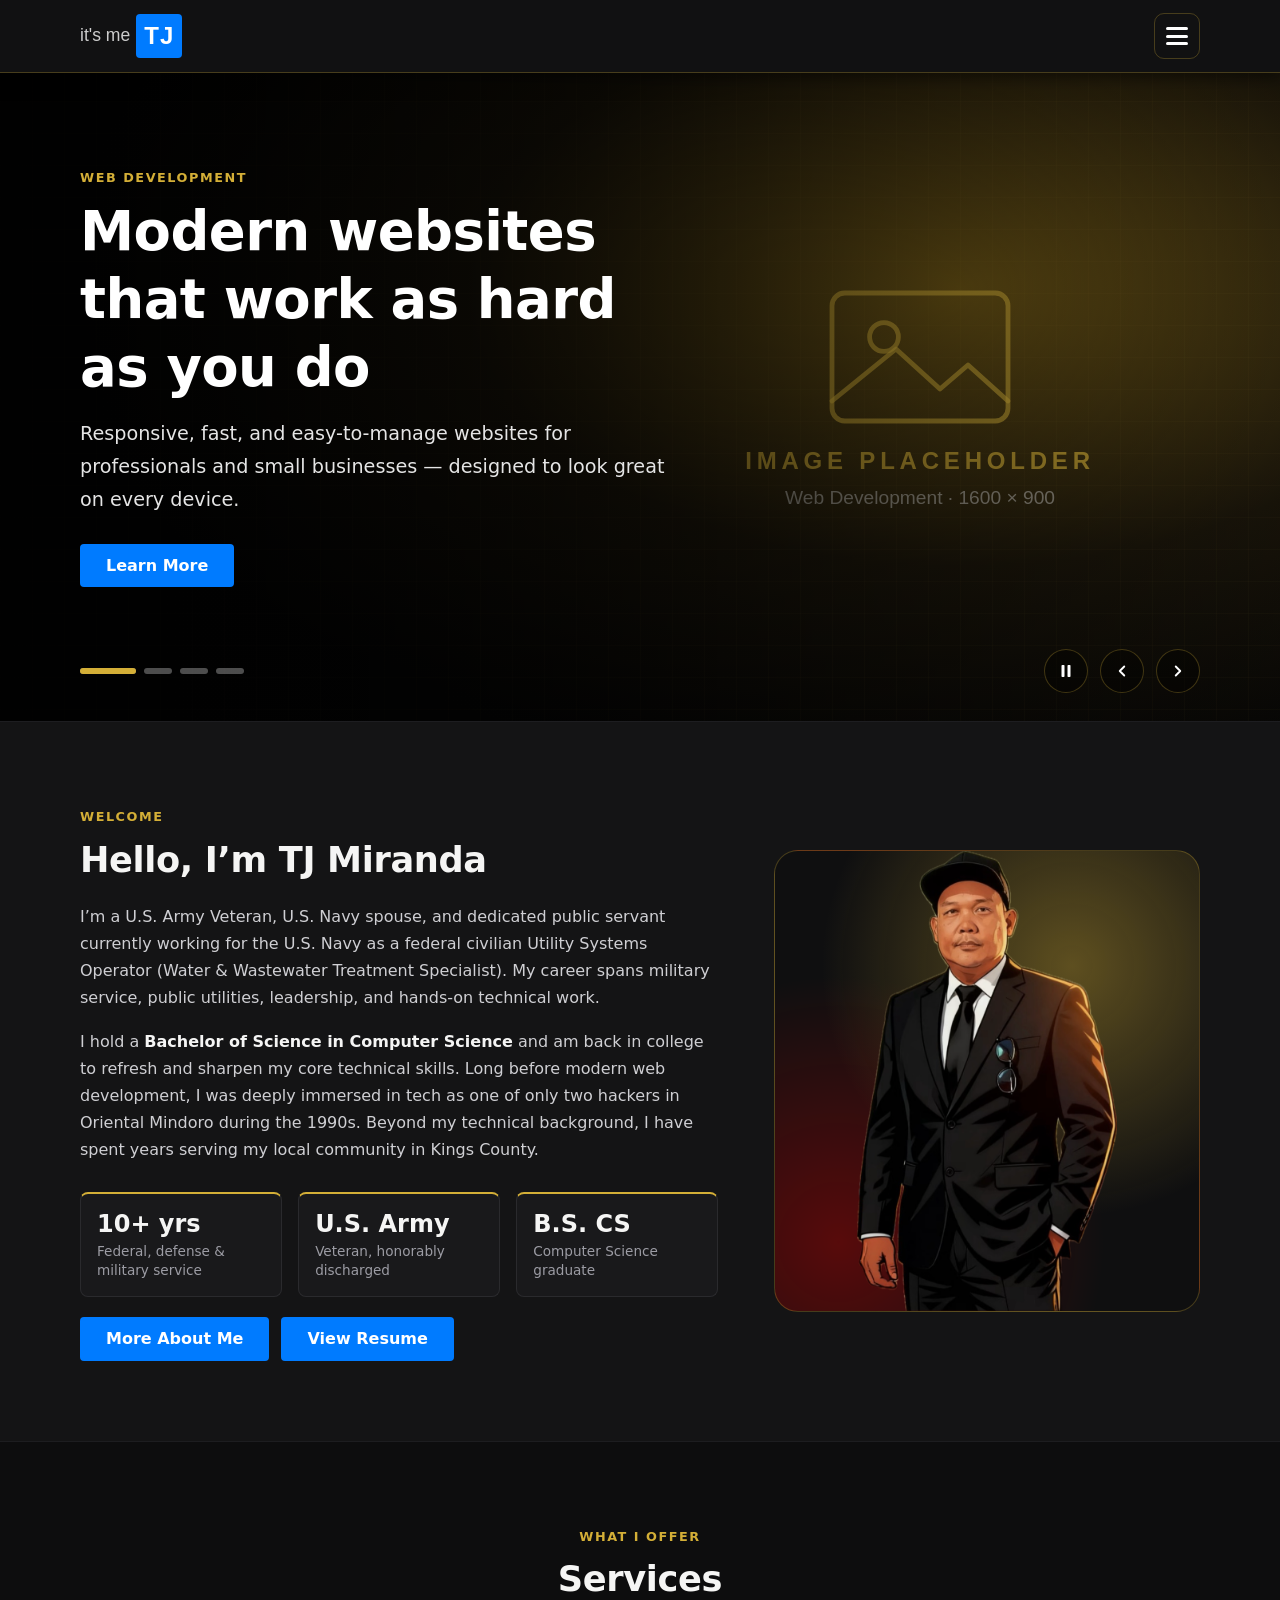
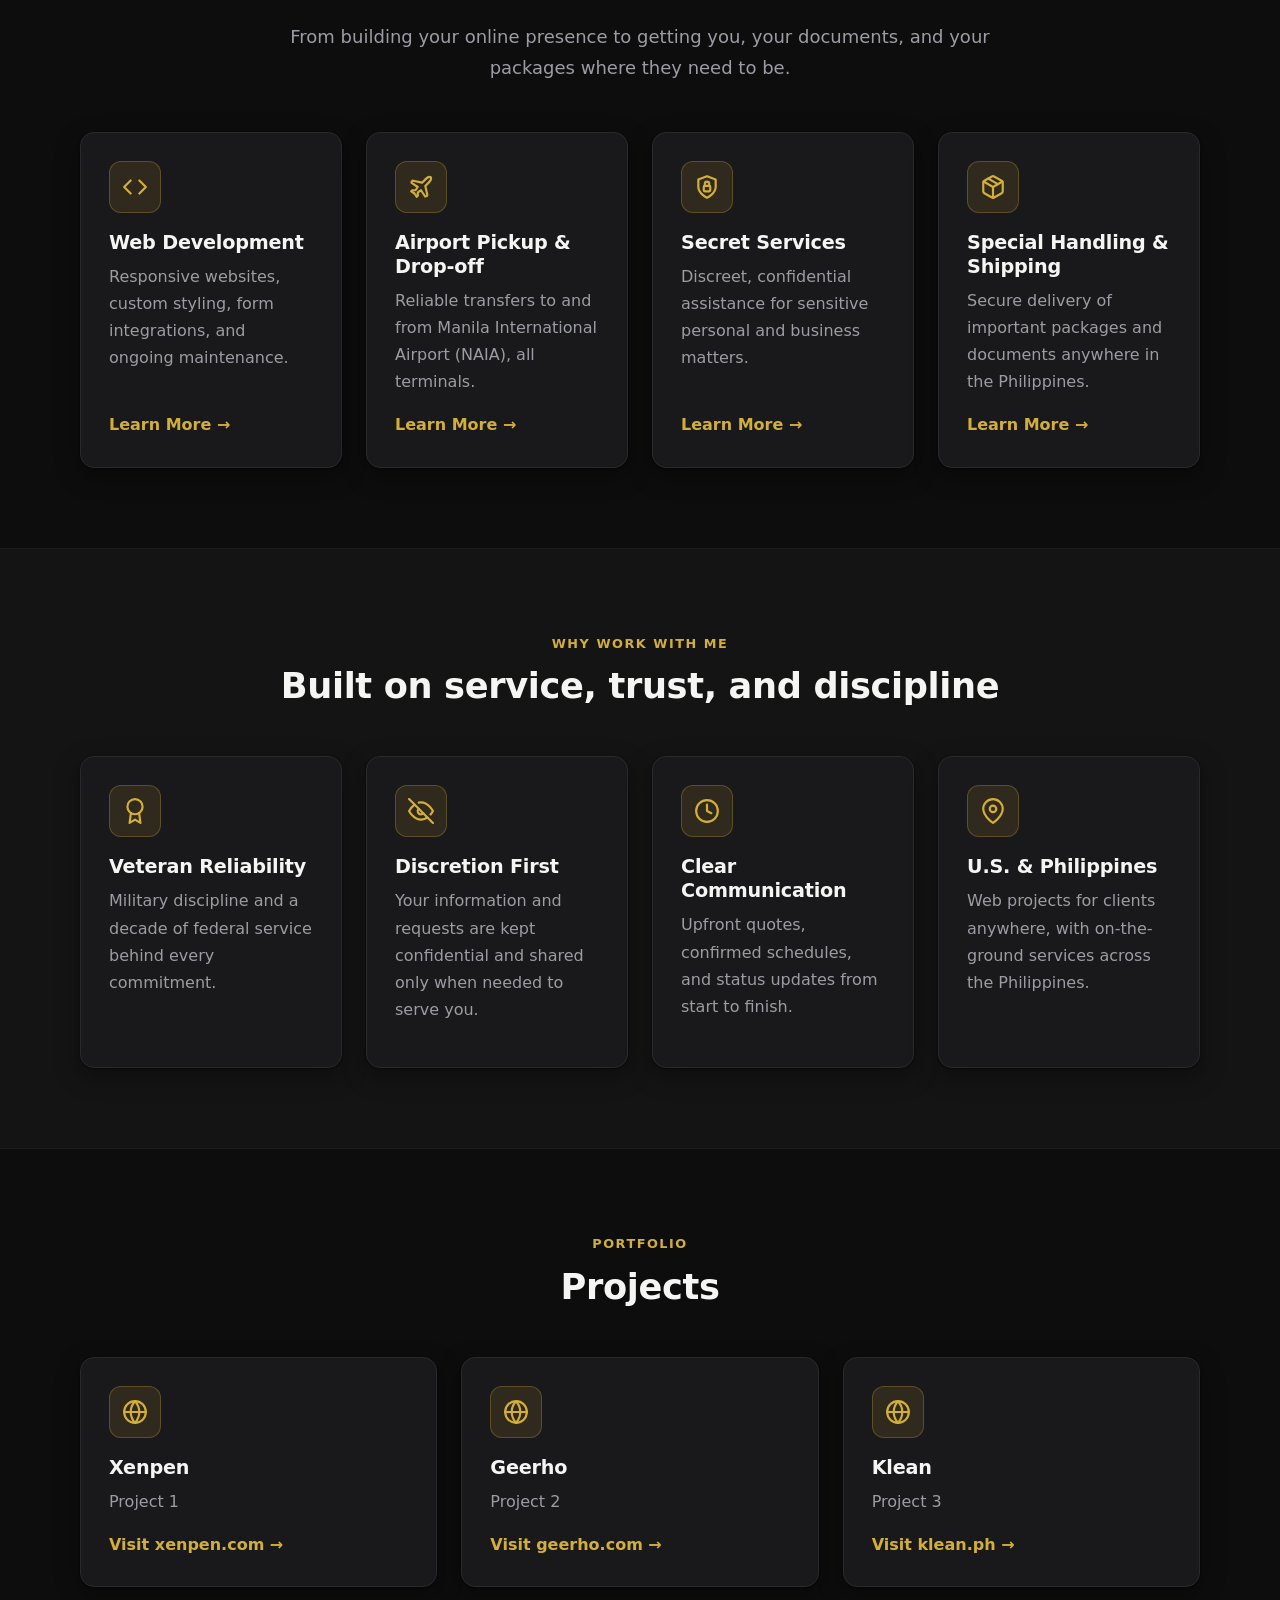
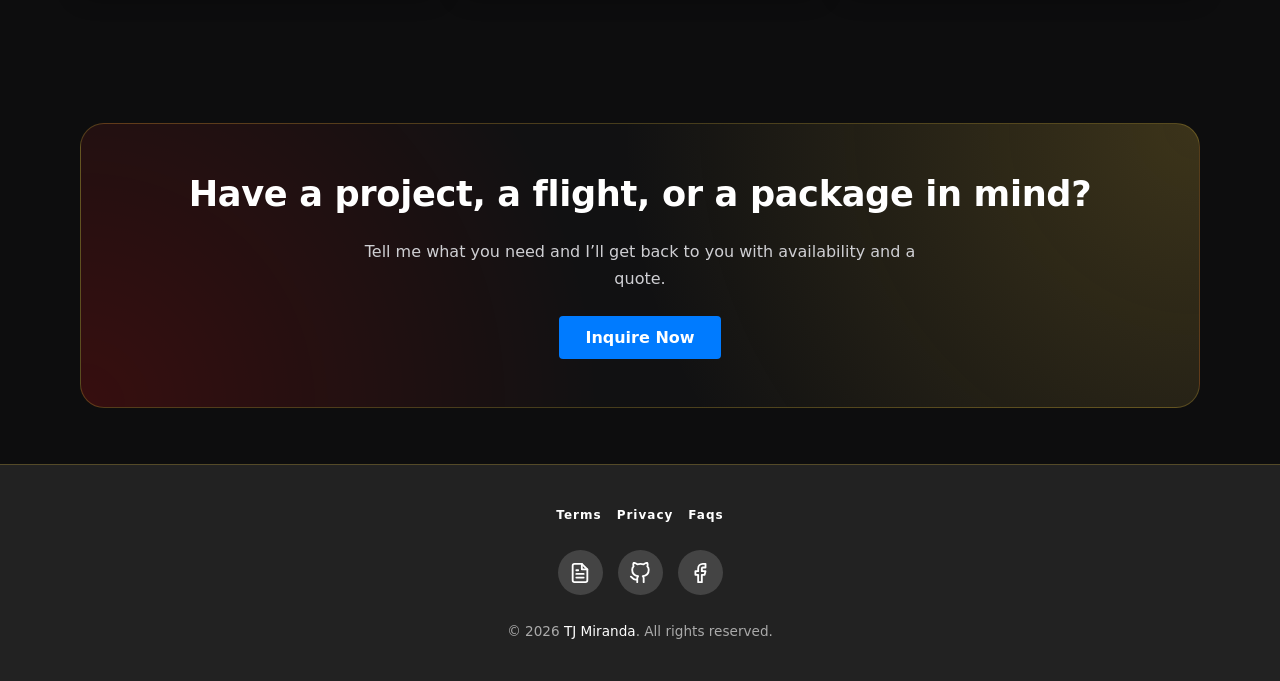
==== index.html @ 38ed50da "update site theme from white to dark" ====
<!doctype html>
<html lang="en">
  <head>
    <meta charset="UTF-8" />
    <meta name="viewport" content="width=device-width, initial-scale=1.0" />
    <meta name="theme-color" content="#111112" />
    <title>TJ Miranda | Web Development, Airport Transfers &amp; Special Handling</title>
    <meta
      name="description"
      content="TJ Miranda offers web development, pickup and drop-off at Manila International Airport (NAIA), discreet secret services, and special handling and shipping of important packages and documents anywhere in the Philippines."
    />
    <link rel="stylesheet" href="main.css" />
    <script src="main.js" defer></script>
    <script src="carousel.js" defer></script>
  </head>
  <body>
    <a class="skip-link" href="#main">Skip to content</a>

    <header class="site-header">
      <div class="navbar">
        <a href="index.html" class="logo">
          <span class="logo-prefix">it's me</span>
          <span class="logo-name">TJ</span>
        </a>
        <button type="button" class="hamburger" aria-label="Open menu" aria-expanded="false" aria-controls="site-menu">
          <span class="bar"></span>
          <span class="bar"></span>
          <span class="bar"></span>
        </button>
      </div>
      <div class="menu-backdrop"></div>
      <nav id="site-menu" class="menu-panel" aria-label="Main" aria-hidden="true">
        <p class="menu-label">Menu</p>
        <ul class="nav-menu">
          <li><a href="index.html" class="nav-link" aria-current="page">Home</a></li>
          <li><a href="about.html" class="nav-link">About</a></li>
          <li><a href="services.html" class="nav-link">Services</a></li>
        </ul>
        <a href="services.html#inquire-now" class="btn">Inquire Now</a>
      </nav>
    </header>

    <main id="main">
      <h1 class="visually-hidden">TJ Miranda — Web Development, Airport Pickup &amp; Drop-off, Secret Services, and Special Handling &amp; Shipping</h1>

      <!-- Hero Carousel (see carousel.js) — replace the placeholder images with real photos -->
      <section class="carousel" data-carousel data-interval="6000" aria-roledescription="carousel" aria-label="Featured services">
        <div class="carousel-viewport">
          <div class="carousel-slide is-active">
            <img src="images/placeholders/slide-web.svg" alt="" width="1600" height="900" />
            <div class="wrap carousel-content">
              <span class="eyebrow">Web Development</span>
              <h2>Modern websites that work as hard as you do</h2>
              <p>Responsive, fast, and easy-to-manage websites for professionals and small businesses — designed to look great on every device.</p>
              <a href="services.html#webdev" class="btn">Learn More</a>
            </div>
          </div>

          <div class="carousel-slide">
            <img src="images/placeholders/slide-airport.svg" alt="" width="1600" height="900" />
            <div class="wrap carousel-content">
              <span class="eyebrow">Airport Pickup &amp; Drop-off</span>
              <h2>Stress-free rides to and from Manila International Airport</h2>
              <p>Scheduled pickups and drop-offs at NAIA with flight tracking, meet-and-greet, and help with your luggage.</p>
              <a href="services.html#airport" class="btn">Learn More</a>
            </div>
          </div>

          <div class="carousel-slide">
            <img src="images/placeholders/slide-secret.svg" alt="" width="1600" height="900" />
            <div class="wrap carousel-content">
              <span class="eyebrow">Secret Services</span>
              <h2>Discreet help for matters that need a trusted hand</h2>
              <p>Confidential, lawful assistance for sensitive personal and business errands — handled quietly, professionally, and on your terms.</p>
              <a href="services.html#secret" class="btn">Learn More</a>
            </div>
          </div>

          <div class="carousel-slide">
            <img src="images/placeholders/slide-shipping.svg" alt="" width="1600" height="900" />
            <div class="wrap carousel-content">
              <span class="eyebrow">Special Handling &amp; Shipping</span>
              <h2>Important packages and documents, delivered anywhere in the Philippines</h2>
              <p>Careful, tracked handling for time-sensitive and high-value items, from pickup to proof of delivery.</p>
              <a href="services.html#shipping" class="btn">Learn More</a>
            </div>
          </div>
        </div>

        <div class="carousel-controls">
          <div class="wrap">
            <div class="carousel-dots" role="group" aria-label="Choose a slide"></div>
            <button type="button" class="carousel-btn" data-action="toggle" aria-label="Pause slideshow">
              <svg class="icon-pause" viewBox="0 0 24 24" fill="currentColor" aria-hidden="true"><rect x="6" y="4" width="4" height="16" rx="1"></rect><rect x="14" y="4" width="4" height="16" rx="1"></rect></svg>
              <svg class="icon-play" viewBox="0 0 24 24" fill="currentColor" aria-hidden="true"><path d="M7 4.5v15a1 1 0 0 0 1.5.86l12.5-7.5a1 1 0 0 0 0-1.72L8.5 3.64A1 1 0 0 0 7 4.5z"></path></svg>
            </button>
            <button type="button" class="carousel-btn" data-action="prev" aria-label="Previous slide">
              <svg viewBox="0 0 24 24" fill="none" stroke="currentColor" stroke-width="2.5" stroke-linecap="round" stroke-linejoin="round" aria-hidden="true"><polyline points="15 18 9 12 15 6"></polyline></svg>
            </button>
            <button type="button" class="carousel-btn" data-action="next" aria-label="Next slide">
              <svg viewBox="0 0 24 24" fill="none" stroke="currentColor" stroke-width="2.5" stroke-linecap="round" stroke-linejoin="round" aria-hidden="true"><polyline points="9 18 15 12 9 6"></polyline></svg>
            </button>
          </div>
        </div>
      </section>

      <!-- Intro -->
      <section class="section section--alt">
        <div class="wrap split">
          <div>
            <span class="eyebrow">Welcome</span>
            <h2>Hello, I’m TJ Miranda</h2>
            <p>
              I’m a U.S. Army Veteran, U.S. Navy spouse, and dedicated public
              servant currently working for the U.S. Navy as a federal civilian
              Utility Systems Operator (Water &amp; Wastewater Treatment
              Specialist). My career spans military service, public utilities,
              leadership, and hands-on technical work.
            </p>
            <p>
              I hold a <strong>Bachelor of Science in Computer Science</strong>
              and am back in college to refresh and sharpen my core technical
              skills. Long before modern web development, I was deeply immersed
              in tech as one of only two hackers in Oriental Mindoro during the
              1990s. Beyond my technical background, I have spent years serving
              my local community in Kings County.
            </p>

            <div class="stats">
              <div class="stat"><strong>10+ yrs</strong><span>Federal, defense &amp; military service</span></div>
              <div class="stat"><strong>U.S. Army</strong><span>Veteran, honorably discharged</span></div>
              <div class="stat"><strong>B.S. CS</strong><span>Computer Science graduate</span></div>
            </div>

            <div class="inline-links">
              <a href="about.html" class="btn">More About Me</a>
              <a href="resume.html" class="btn">View Resume</a>
            </div>
          </div>
          <div class="portrait">
            <img src="images/tjm.png" alt="Illustrated portrait of TJ Miranda in a black suit" width="651" height="1152" />
          </div>
        </div>
      </section>

      <!-- Services Overview -->
      <section class="section">
        <div class="wrap">
          <div class="section-head">
            <span class="eyebrow">What I Offer</span>
            <h2>Services</h2>
            <p class="lead">From building your online presence to getting you, your documents, and your packages where they need to be.</p>
          </div>

          <div class="grid grid-4">
            <a href="services.html#webdev" class="card">
              <span class="icon-badge">
                <svg viewBox="0 0 24 24" fill="none" stroke="currentColor" stroke-width="2" stroke-linecap="round" stroke-linejoin="round" aria-hidden="true"><polyline points="16 18 22 12 16 6"></polyline><polyline points="8 6 2 12 8 18"></polyline></svg>
              </span>
              <h3>Web Development</h3>
              <p>Responsive websites, custom styling, form integrations, and ongoing maintenance.</p>
              <span class="text-link">Learn More &rarr;</span>
            </a>

            <a href="services.html#airport" class="card">
              <span class="icon-badge">
                <svg viewBox="0 0 24 24" fill="none" stroke="currentColor" stroke-width="2" stroke-linecap="round" stroke-linejoin="round" aria-hidden="true"><path d="M17.8 19.2 16 11l3.5-3.5C21 6 21.5 4 21 3c-1-.5-3 0-4.5 1.5L13 8 4.8 6.2c-.5-.1-.9.1-1.1.5l-.3.5c-.2.5-.1 1 .3 1.3L9 12l-2 3H4l-1 1 3 2 2 3 1-1v-3l3-2 3.5 5.3c.3.4.8.5 1.3.3l.5-.2c.4-.3.6-.7.5-1.2z"></path></svg>
              </span>
              <h3>Airport Pickup &amp; Drop-off</h3>
              <p>Reliable transfers to and from Manila International Airport (NAIA), all terminals.</p>
              <span class="text-link">Learn More &rarr;</span>
            </a>

            <a href="services.html#secret" class="card">
              <span class="icon-badge">
                <svg viewBox="0 0 24 24" fill="none" stroke="currentColor" stroke-width="2" stroke-linecap="round" stroke-linejoin="round" aria-hidden="true"><path d="M12 22s8-4 8-10V5l-8-3-8 3v7c0 6 8 10 8 10z"></path><rect x="9" y="11" width="6" height="5" rx="1"></rect><path d="M10 11V9a2 2 0 0 1 4 0v2"></path></svg>
              </span>
              <h3>Secret Services</h3>
              <p>Discreet, confidential assistance for sensitive personal and business matters.</p>
              <span class="text-link">Learn More &rarr;</span>
            </a>

            <a href="services.html#shipping" class="card">
              <span class="icon-badge">
                <svg viewBox="0 0 24 24" fill="none" stroke="currentColor" stroke-width="2" stroke-linecap="round" stroke-linejoin="round" aria-hidden="true"><line x1="16.5" y1="9.4" x2="7.5" y2="4.21"></line><path d="M21 16V8a2 2 0 0 0-1-1.73l-7-4a2 2 0 0 0-2 0l-7 4A2 2 0 0 0 3 8v8a2 2 0 0 0 1 1.73l7 4a2 2 0 0 0 2 0l7-4A2 2 0 0 0 21 16z"></path><polyline points="3.27 6.96 12 12.01 20.73 6.96"></polyline><line x1="12" y1="22.08" x2="12" y2="12"></line></svg>
              </span>
              <h3>Special Handling &amp; Shipping</h3>
              <p>Secure delivery of important packages and documents anywhere in the Philippines.</p>
              <span class="text-link">Learn More &rarr;</span>
            </a>
          </div>
        </div>
      </section>

      <!-- Why Work With Me -->
      <section class="section section--alt">
        <div class="wrap">
          <div class="section-head">
            <span class="eyebrow">Why Work With Me</span>
            <h2>Built on service, trust, and discipline</h2>
          </div>

          <div class="grid grid-4">
            <div class="card card--hover">
              <span class="icon-badge">
                <svg viewBox="0 0 24 24" fill="none" stroke="currentColor" stroke-width="2" stroke-linecap="round" stroke-linejoin="round" aria-hidden="true"><circle cx="12" cy="8" r="7"></circle><polyline points="8.21 13.89 7 23 12 20 17 23 15.79 13.88"></polyline></svg>
              </span>
              <h3>Veteran Reliability</h3>
              <p>Military discipline and a decade of federal service behind every commitment.</p>
            </div>
            <div class="card card--hover">
              <span class="icon-badge">
                <svg viewBox="0 0 24 24" fill="none" stroke="currentColor" stroke-width="2" stroke-linecap="round" stroke-linejoin="round" aria-hidden="true"><path d="M17.94 17.94A10.07 10.07 0 0 1 12 20c-7 0-11-8-11-8a18.45 18.45 0 0 1 5.06-5.94M9.9 4.24A9.12 9.12 0 0 1 12 4c7 0 11 8 11 8a18.5 18.5 0 0 1-2.16 3.19m-6.72-1.07a3 3 0 1 1-4.24-4.24"></path><line x1="1" y1="1" x2="23" y2="23"></line></svg>
              </span>
              <h3>Discretion First</h3>
              <p>Your information and requests are kept confidential and shared only when needed to serve you.</p>
            </div>
            <div class="card card--hover">
              <span class="icon-badge">
                <svg viewBox="0 0 24 24" fill="none" stroke="currentColor" stroke-width="2" stroke-linecap="round" stroke-linejoin="round" aria-hidden="true"><circle cx="12" cy="12" r="10"></circle><polyline points="12 6 12 12 16 14"></polyline></svg>
              </span>
              <h3>Clear Communication</h3>
              <p>Upfront quotes, confirmed schedules, and status updates from start to finish.</p>
            </div>
            <div class="card card--hover">
              <span class="icon-badge">
                <svg viewBox="0 0 24 24" fill="none" stroke="currentColor" stroke-width="2" stroke-linecap="round" stroke-linejoin="round" aria-hidden="true"><path d="M21 10c0 7-9 13-9 13s-9-6-9-13a9 9 0 0 1 18 0z"></path><circle cx="12" cy="10" r="3"></circle></svg>
              </span>
              <h3>U.S. &amp; Philippines</h3>
              <p>Web projects for clients anywhere, with on-the-ground services across the Philippines.</p>
            </div>
          </div>
        </div>
      </section>

      <!-- Projects -->
      <section class="section">
        <div class="wrap">
          <div class="section-head">
            <span class="eyebrow">Portfolio</span>
            <h2>Projects</h2>
          </div>

          <div class="grid grid-3">
            <a href="https://xenpen.com/" target="_blank" rel="noopener noreferrer" class="card">
              <span class="icon-badge">
                <svg viewBox="0 0 24 24" fill="none" stroke="currentColor" stroke-width="2" stroke-linecap="round" stroke-linejoin="round" aria-hidden="true"><circle cx="12" cy="12" r="10"></circle><line x1="2" y1="12" x2="22" y2="12"></line><path d="M12 2a15.3 15.3 0 0 1 4 10 15.3 15.3 0 0 1-4 10 15.3 15.3 0 0 1-4-10 15.3 15.3 0 0 1 4-10z"></path></svg>
              </span>
              <h3>Xenpen</h3>
              <p>Project 1</p>
              <span class="text-link">Visit xenpen.com &rarr;</span>
            </a>
            <a href="https://geerho.com/" target="_blank" rel="noopener noreferrer" class="card">
              <span class="icon-badge">
                <svg viewBox="0 0 24 24" fill="none" stroke="currentColor" stroke-width="2" stroke-linecap="round" stroke-linejoin="round" aria-hidden="true"><circle cx="12" cy="12" r="10"></circle><line x1="2" y1="12" x2="22" y2="12"></line><path d="M12 2a15.3 15.3 0 0 1 4 10 15.3 15.3 0 0 1-4 10 15.3 15.3 0 0 1-4-10 15.3 15.3 0 0 1 4-10z"></path></svg>
              </span>
              <h3>Geerho</h3>
              <p>Project 2</p>
              <span class="text-link">Visit geerho.com &rarr;</span>
            </a>
            <a href="https://klean.ph/" target="_blank" rel="noopener noreferrer" class="card">
              <span class="icon-badge">
                <svg viewBox="0 0 24 24" fill="none" stroke="currentColor" stroke-width="2" stroke-linecap="round" stroke-linejoin="round" aria-hidden="true"><circle cx="12" cy="12" r="10"></circle><line x1="2" y1="12" x2="22" y2="12"></line><path d="M12 2a15.3 15.3 0 0 1 4 10 15.3 15.3 0 0 1-4 10 15.3 15.3 0 0 1-4-10 15.3 15.3 0 0 1 4-10z"></path></svg>
              </span>
              <h3>Klean</h3>
              <p>Project 3</p>
              <span class="text-link">Visit klean.ph &rarr;</span>
            </a>
          </div>
        </div>
      </section>

      <!-- Call to Action -->
      <section class="section section--tight">
        <div class="wrap">
          <div class="cta-band">
            <h2>Have a project, a flight, or a package in mind?</h2>
            <p>Tell me what you need and I’ll get back to you with availability and a quote.</p>
            <a href="services.html#inquire-now" class="btn">Inquire Now</a>
          </div>
        </div>
      </section>
    </main>

    <footer>
      <div class="footer-faqs" style="display: flex; justify-content: center; gap: 15px; flex-wrap: wrap;">
        <a href="terms.html">Terms</a>
        <a href="privacy.html">Privacy</a>
        <a href="faqs.html">Faqs</a>
      </div>
      
      <div class="footer-icons">
        <!-- Resume Icon -->
        <a href="resume.html" class="circle-icon resume-icon" aria-label="Resume">
          <svg viewBox="0 0 24 24" fill="none" stroke="currentColor" stroke-width="2" stroke-linecap="round" stroke-linejoin="round" class="social-svg">
            <path d="M14 2H6a2 2 0 0 0-2 2v16a2 2 0 0 0 2 2h12a2 2 0 0 0 2-2V8z"></path>
            <polyline points="14 2 14 8 20 8"></polyline>
            <line x1="16" y1="13" x2="8" y2="13"></line>
            <line x1="16" y1="17" x2="8" y2="17"></line>
            <line x1="10" y1="9" x2="8" y2="9"></line>
          </svg>
        </a>
        
        <!-- GitHub Icon -->
        <a href="https://github.com/tjmiranda-student-0257381" target="_blank" rel="noopener noreferrer" class="circle-icon github-icon" aria-label="GitHub">
          <svg viewBox="0 0 24 24" fill="none" stroke="currentColor" stroke-width="2" stroke-linecap="round" stroke-linejoin="round" class="social-svg">
            <path d="M9 19c-5 1.5-5-2.5-7-3m14 6v-3.87a3.37 3.37 0 0 0-.94-2.61c3.14-.35 6.44-1.54 6.44-7A5.44 5.44 0 0 0 20 4.77 5.07 5.07 0 0 0 19.91 1S18.73.65 16 2.48a13.38 13.38 0 0 0-7 0C6.27.65 5.09 1 5.09 1A5.07 5.07 0 0 0 5 4.77a5.44 5.44 0 0 0-1.5 3.78c0 5.42 3.3 6.61 6.44 7A3.37 3.37 0 0 0 9 18.13V22"></path>
          </svg>
        </a>

        <!-- Facebook Icon -->
        <a href="https://www.facebook.com/nomoreneym" target="_blank" rel="noopener noreferrer" class="circle-icon fb-icon" aria-label="Facebook">
          <svg viewBox="0 0 24 24" fill="none" stroke="currentColor" stroke-width="2" stroke-linecap="round" stroke-linejoin="round" class="social-svg">
            <path d="M18 2h-3a5 5 0 0 0-5 5v3H7v4h3v8h4v-8h3l1-4h-4V7a1 1 0 0 1 1-1h3z"></path>
          </svg>
        </a>
      </div>
      <p>&copy; 2026 <a href="https://tjmiranda.com" target="_blank" rel="noopener noreferrer">TJ Miranda</a>. All rights reserved.</p>
    </footer>
  </body>
</html>
---- main.css ----
/* ==========================================
   Primary Stylesheet — tjmiranda.com
   Author: TJ Miranda
   Theme: dark, with gold and red accents
   ========================================== */

/* --- Design Tokens --- */
:root {
  color-scheme: dark;

  /* Buttons: blue, red on hover.
     For gold buttons, set --btn: #d4af37 and --btn-text: #111111 */
  --btn: #007bff;
  --btn-text: #ffffff;
  --btn-hover: #ff0000;
  --btn-hover-text: #ffffff;

  --gold: #d4af37;
  --gold-light: #f1d27a;
  --gold-soft: rgba(212, 175, 55, 0.12);
  --gold-line: rgba(212, 175, 55, 0.28);
  --gold-glow: rgba(212, 175, 55, 0.22);
  --red: #ff0000;
  --red-glow: rgba(255, 0, 0, 0.16);

  --ink: #f5f5f4;
  --text: #cfcfd3;
  --muted: #9c9ca4;
  --line: #2a2a2d;

  --bg: #0d0d0e;
  --bg-alt: #141415;
  --surface: #19191b;
  --field: #101011;
  --header-bg: #111112;
  --panel-bg: #141415;

  --radius: 14px;
  --radius-sm: 8px;
  --shadow: 0 1px 2px rgba(0, 0, 0, 0.4), 0 8px 24px rgba(0, 0, 0, 0.35);
  --shadow-lg: 0 20px 48px rgba(0, 0, 0, 0.6);
  --header-h: 72px;
  --font: system-ui, -apple-system, "Segoe UI", Roboto, "Helvetica Neue", Arial, sans-serif;
}

/* --- Base & Reset --- */
*,
*::before,
*::after {
  box-sizing: border-box;
}

html {
  scroll-behavior: smooth;
  scroll-padding-top: calc(var(--header-h) + 16px);
  background-color: var(--bg);
}

body {
  margin: 0;
  min-height: 100vh;
  display: flex;
  flex-direction: column;
  background-color: var(--bg);
  color: var(--text);
  font-family: var(--font);
  font-size: 1rem;
  line-height: 1.7;
  -webkit-font-smoothing: antialiased;
}

body.menu-open {
  overflow: hidden;
}

::selection {
  background: var(--gold);
  color: #111;
}

main {
  flex: 1; /* Pushes footer to the bottom */
}

img,
video {
  max-width: 100%;
  height: auto;
}

a {
  text-decoration: none;
  color: inherit;
}

strong {
  color: var(--ink);
}

h1,
h2,
h3,
h4 {
  color: var(--ink);
  line-height: 1.25;
  letter-spacing: -0.01em;
  margin: 0 0 0.6em;
}

h1 {
  font-size: clamp(2rem, 4.5vw, 3rem);
  font-weight: 800;
}

h2 {
  font-size: clamp(1.6rem, 3vw, 2.2rem);
  font-weight: 800;
}

h3 {
  font-size: 1.2rem;
  font-weight: 700;
}

p {
  margin: 0 0 1em;
}

ul,
ol {
  padding-left: 1.25rem;
}

:focus-visible {
  outline: 3px solid var(--gold);
  outline-offset: 3px;
}

.visually-hidden {
  position: absolute;
  width: 1px;
  height: 1px;
  margin: -1px;
  padding: 0;
  overflow: hidden;
  clip: rect(0 0 0 0);
  white-space: nowrap;
  border: 0;
}

.skip-link {
  position: absolute;
  left: 16px;
  top: -60px;
  z-index: 2000;
  padding: 10px 16px;
  background: var(--gold);
  color: #111;
  border-radius: var(--radius-sm);
  font-weight: 700;
}

.skip-link:focus {
  top: 12px;
}

/* ==========================================
   Layout Helpers
   ========================================== */
.wrap {
  width: 100%;
  max-width: 1160px;
  margin: 0 auto;
  padding-inline: 20px;
}

.wrap--narrow {
  max-width: 820px;
}

.section {
  padding-block: 80px;
}

.section--alt {
  background-color: var(--bg-alt);
  border-block: 1px solid #1d1d20;
}

.section--tight {
  padding-block: 56px;
}

.section-head {
  max-width: 720px;
  margin: 0 auto 48px;
  text-align: center;
}

.section-head--left {
  margin-left: 0;
  text-align: left;
}

.eyebrow {
  display: inline-block;
  margin-bottom: 10px;
  color: var(--gold);
  font-size: 0.8rem;
  font-weight: 700;
  letter-spacing: 0.12em;
  text-transform: uppercase;
}

.lead {
  font-size: 1.125rem;
  color: var(--muted);
}

.grid {
  display: grid;
  gap: 24px;
}

.grid-2 {
  grid-template-columns: repeat(auto-fit, minmax(min(100%, 420px), 1fr));
}

.grid-3 {
  grid-template-columns: repeat(auto-fit, minmax(min(100%, 280px), 1fr));
}

.grid-4 {
  grid-template-columns: repeat(auto-fit, minmax(min(100%, 240px), 1fr));
}

/* ==========================================
   Buttons
   ========================================== */
.btn,
.submit-btn {
  display: inline-flex;
  align-items: center;
  justify-content: center;
  gap: 8px;
  min-width: 150px;
  padding: 12px 26px;
  background-color: var(--btn);
  border: none;
  border-radius: 4px;
  color: var(--btn-text);
  font-family: inherit;
  font-size: 1rem;
  font-weight: bold;
  line-height: 1.2;
  text-align: center;
  cursor: pointer;
  transition: background-color 0.2s, color 0.2s, transform 0.2s;
}

.btn:hover,
.submit-btn:hover {
  background-color: var(--btn-hover);
  color: var(--btn-hover-text);
}

.btn:active,
.submit-btn:active {
  transform: translateY(1px);
}

.btn svg {
  width: 18px;
  height: 18px;
}

.text-link {
  color: var(--gold);
  font-weight: 700;
  transition: color 0.2s;
}

.text-link:hover {
  color: var(--red);
}

/* ==========================================
   Header & Hamburger Menu (all devices)
   ========================================== */
.site-header {
  position: sticky;
  top: 0;
  z-index: 1000;
  background-color: var(--header-bg);
  border-bottom: 1px solid var(--gold-line);
  box-shadow: 0 4px 16px rgba(0, 0, 0, 0.5);
}

.navbar {
  position: relative;
  display: flex;
  justify-content: space-between;
  align-items: center;
  max-width: 1160px;
  height: var(--header-h);
  margin: 0 auto;
  padding-inline: 20px;
}

/* --- Custom Logo Styles (preserved) --- */
.logo {
  font-family: 'Segoe UI', Tahoma, Geneva, Verdana, sans-serif;
  font-size: 1.5rem;
  text-decoration: none;
  display: inline-flex;
  align-items: center;
  gap: 6px;
  transition: transform 0.3s ease;
}

.logo:hover {
  transform: scale(1.05);
}

.logo-prefix {
  font-weight: 300;
  color: #cccccc;
  font-size: 1.1rem;
  text-transform: lowercase;
}

.logo-name {
  font-weight: 800;
  color: #ffffff;
  background-color: #007bff;
  padding: 2px 8px;
  border-radius: 4px;
  letter-spacing: 1px;
  transition: background-color 0.3s ease;
}

.logo-name:hover {
  background-color: #ff0000;
}

/* --- Hamburger Button --- */
.hamburger {
  position: relative;
  z-index: 3; /* stays above the open menu panel so it can close it */
  display: flex;
  flex-direction: column;
  justify-content: space-between;
  width: 46px;
  height: 46px;
  padding: 13px 11px;
  background: transparent;
  border: 1px solid var(--gold-line);
  border-radius: 10px;
  cursor: pointer;
  transition: border-color 0.3s ease;
}

.hamburger:hover {
  border-color: var(--red);
}

.bar {
  display: block;
  height: 3px;
  width: 100%;
  background-color: #fff;
  border-radius: 2px;
  transition: transform 0.3s ease-in-out, opacity 0.3s ease-in-out;
}

.hamburger[aria-expanded="true"] .bar:nth-child(1) {
  transform: translateY(8.5px) rotate(45deg);
}

.hamburger[aria-expanded="true"] .bar:nth-child(2) {
  opacity: 0;
}

.hamburger[aria-expanded="true"] .bar:nth-child(3) {
  transform: translateY(-8.5px) rotate(-45deg);
}

/* --- Slide-in Menu Panel --- */
.menu-backdrop {
  position: fixed;
  inset: 0;
  z-index: 1;
  background: rgba(0, 0, 0, 0.7);
  opacity: 0;
  visibility: hidden;
  transition: opacity 0.3s ease, visibility 0.3s ease;
}

.menu-panel {
  position: fixed;
  top: 0;
  right: 0;
  z-index: 2;
  display: flex;
  flex-direction: column;
  width: min(360px, 88vw);
  height: 100vh;
  height: 100dvh;
  padding: calc(var(--header-h) + 16px) 28px 32px;
  background:
    radial-gradient(circle at 100% 100%, var(--gold-glow), transparent 55%),
    var(--panel-bg);
  border-left: 1px solid var(--gold-line);
  box-shadow: -8px 0 32px rgba(0, 0, 0, 0.6);
  transform: translateX(100%);
  visibility: hidden;
  transition: transform 0.35s ease, visibility 0.35s ease;
  overflow-y: auto;
}

.menu-open .menu-backdrop {
  opacity: 1;
  visibility: visible;
}

.menu-open .menu-panel {
  transform: translateX(0);
  visibility: visible;
}

.menu-label {
  margin: 0 0 8px;
  color: var(--gold);
  font-size: 0.75rem;
  font-weight: 700;
  letter-spacing: 0.14em;
  text-transform: uppercase;
}

.nav-menu {
  list-style: none;
  margin: 0 0 28px;
  padding: 0;
}

.nav-menu li {
  border-bottom: 1px solid var(--line);
}

.nav-link {
  display: flex;
  align-items: center;
  justify-content: space-between;
  padding: 16px 4px;
  color: #e0e0e0;
  font-size: 1.05rem;
  font-weight: 700;
  letter-spacing: 1px;
  text-transform: uppercase;
  transition: color 0.3s ease, padding-left 0.3s ease;
}

.nav-link::after {
  content: "\2192";
  opacity: 0;
  transform: translateX(-6px);
  transition: opacity 0.3s ease, transform 0.3s ease;
}

.nav-link[aria-current="page"] {
  color: var(--gold);
}

.nav-link:hover {
  color: #ff0000;
  padding-left: 10px;
}

.nav-link:hover::after {
  opacity: 1;
  transform: translateX(0);
}

.menu-panel .btn {
  width: 100%;
  margin-top: auto;
}

/* ==========================================
   Hero Carousel
   ========================================== */
.carousel {
  position: relative;
  background-color: #000;
  color: #fff;
  --carousel-interval: 6000ms;
}

.carousel-viewport {
  position: relative;
  overflow: hidden;
  height: clamp(480px, 72vh, 680px);
  touch-action: pan-y;
}

.carousel-slide {
  position: absolute;
  inset: 0;
  transform: translateX(100%);
  transition: transform 0.7s cubic-bezier(0.65, 0, 0.35, 1), opacity 0.7s ease;
}

.carousel-slide.is-active {
  transform: translateX(0);
}

.carousel-slide img {
  position: absolute;
  inset: 0;
  width: 100%;
  height: 100%;
  object-fit: cover;
}

.carousel-slide::after {
  content: "";
  position: absolute;
  inset: 0;
  background: linear-gradient(90deg, rgba(0, 0, 0, 0.88) 0%, rgba(0, 0, 0, 0.6) 45%, rgba(0, 0, 0, 0.1) 100%);
}

.carousel-content {
  position: relative;
  z-index: 1;
  display: flex;
  flex-direction: column;
  justify-content: center;
  align-items: flex-start;
  height: 100%;
  padding-bottom: 40px;
}

.carousel-content > * {
  max-width: 600px;
}

.carousel-content h1,
.carousel-content h2 {
  color: #fff;
  font-size: clamp(2rem, 5vw, 3.4rem);
  margin-bottom: 16px;
}

.carousel-content p {
  color: #e5e5e5;
  font-size: clamp(1rem, 1.6vw, 1.2rem);
  margin-bottom: 28px;
}

.carousel-controls {
  position: absolute;
  left: 0;
  right: 0;
  bottom: 28px;
  z-index: 2;
}

.carousel-controls .wrap {
  display: flex;
  align-items: center;
  gap: 12px;
}

.carousel-dots {
  display: flex;
  gap: 8px;
  margin-right: auto;
}

.carousel-dot {
  position: relative;
  width: 28px;
  height: 6px;
  padding: 0;
  overflow: hidden;
  background: rgba(255, 255, 255, 0.3);
  border: none;
  border-radius: 6px;
  cursor: pointer;
  transition: width 0.3s ease, background-color 0.3s ease;
}

.carousel-dot:hover {
  background: rgba(255, 255, 255, 0.55);
}

.carousel-dot[aria-current="true"] {
  width: 56px;
}

.carousel-dot[aria-current="true"]::after {
  content: "";
  position: absolute;
  inset: 0;
  background: var(--gold);
  transform-origin: left;
  animation: carousel-progress var(--carousel-interval) linear forwards;
}

.carousel.is-paused .carousel-dot[aria-current="true"]::after {
  animation-play-state: paused;
}

.carousel.is-stopped .carousel-dot[aria-current="true"]::after {
  animation: none;
  transform: scaleX(1);
}

@keyframes carousel-progress {
  from { transform: scaleX(0); }
  to { transform: scaleX(1); }
}

.carousel-btn {
  display: grid;
  place-items: center;
  width: 44px;
  height: 44px;
  padding: 0;
  color: #fff;
  background: rgba(0, 0, 0, 0.35);
  border: 1px solid var(--gold-line);
  border-radius: 50%;
  cursor: pointer;
  transition: background-color 0.2s ease, border-color 0.2s ease;
}

.carousel-btn:hover {
  background: #ff0000;
  border-color: #ff0000;
}

.carousel-btn svg {
  width: 18px;
  height: 18px;
}

.carousel-btn .icon-play {
  display: none;
}

.carousel.is-stopped .carousel-btn .icon-play {
  display: block;
}

.carousel.is-stopped .carousel-btn .icon-pause {
  display: none;
}

/* ==========================================
   Page Hero (inner pages)
   ========================================== */
.page-hero {
  padding-block: 72px 64px;
  color: var(--text);
  border-bottom: 1px solid var(--line);
  background:
    radial-gradient(circle at 85% 15%, var(--gold-glow), transparent 45%),
    radial-gradient(circle at 8% 100%, var(--red-glow), transparent 40%),
    #0a0a0a;
}

.page-hero h1 {
  color: #fff;
  margin-bottom: 12px;
}

.page-hero p {
  max-width: 680px;
  margin: 0;
  font-size: 1.125rem;
  color: #d4d4d8;
}

.page-hero .meta {
  margin-top: 16px;
  font-size: 0.9rem;
  color: var(--muted);
}

/* ==========================================
   Cards
   ========================================== */
.card {
  position: relative;
  display: flex;
  flex-direction: column;
  padding: 28px;
  background-color: var(--surface);
  border: 1px solid var(--line);
  border-radius: var(--radius);
  box-shadow: var(--shadow);
  transition: transform 0.25s ease, box-shadow 0.25s ease, border-color 0.25s ease;
}

a.card:hover,
.card--hover:hover {
  transform: translateY(-4px);
  box-shadow: var(--shadow-lg);
  border-color: var(--gold-line);
}

.card h3 {
  margin-bottom: 8px;
}

.card p {
  color: var(--muted);
}

.card .text-link {
  margin-top: auto;
}

.icon-badge {
  display: grid;
  place-items: center;
  width: 52px;
  height: 52px;
  margin-bottom: 18px;
  color: var(--gold);
  background: var(--gold-soft);
  border: 1px solid var(--gold-line);
  border-radius: 12px;
  transition: background-color 0.25s ease, color 0.25s ease;
}

.icon-badge svg {
  width: 26px;
  height: 26px;
}

.card--hover:hover .icon-badge,
a.card:hover .icon-badge {
  color: #111;
  background: var(--gold);
}

/* --- Intro / Split --- */
.split {
  display: grid;
  grid-template-columns: 1.2fr 0.8fr;
  gap: 56px;
  align-items: center;
}

.portrait {
  position: relative;
  display: flex;
  justify-content: center;
  align-items: flex-end;
  min-height: 420px;
  overflow: hidden;
  border: 1px solid var(--gold-line);
  border-radius: 24px;
  background:
    radial-gradient(circle at 70% 25%, rgba(212, 175, 55, 0.4), transparent 55%),
    radial-gradient(circle at 15% 85%, rgba(255, 0, 0, 0.3), transparent 50%),
    #0f0f10;
}

.portrait img {
  display: block;
  width: auto;
  max-height: 460px;
}

.stats {
  display: grid;
  grid-template-columns: repeat(3, 1fr);
  gap: 16px;
  margin-top: 28px;
}

.stat {
  padding: 16px;
  background: var(--surface);
  border: 1px solid var(--line);
  border-top: 2px solid var(--gold);
  border-radius: var(--radius-sm);
}

.stat strong {
  display: block;
  color: var(--ink);
  font-size: 1.5rem;
  line-height: 1.2;
}

.stat span {
  display: block;
  margin-top: 4px;
  color: var(--muted);
  font-size: 0.85rem;
  line-height: 1.4;
}

/* --- Check List --- */
.check-list {
  list-style: none;
  margin: 0 0 20px;
  padding: 0;
}

.check-list li {
  position: relative;
  margin-bottom: 8px;
  padding-left: 28px;
  color: var(--text);
}

.check-list li::before {
  content: "";
  position: absolute;
  left: 0;
  top: 0.45em;
  width: 16px;
  height: 16px;
  border-radius: 50%;
  background: var(--gold) url("data:image/svg+xml,%3Csvg xmlns='http://www.w3.org/2000/svg' viewBox='0 0 24 24' fill='none' stroke='%23111111' stroke-width='4' stroke-linecap='round' stroke-linejoin='round'%3E%3Cpolyline points='20 6 9 17 4 12'/%3E%3C/svg%3E") center / 10px no-repeat;
}

/* --- CTA Band --- */
.cta-band {
  padding: 48px;
  color: var(--text);
  text-align: center;
  border: 1px solid var(--gold-line);
  border-radius: 24px;
  background:
    radial-gradient(circle at 100% 0%, var(--gold-glow), transparent 50%),
    radial-gradient(circle at 0% 100%, var(--red-glow), transparent 45%),
    #111112;
}

.cta-band h2 {
  color: #fff;
}

.cta-band p {
  max-width: 560px;
  margin: 0 auto 24px;
}

/* ==========================================
   Services Page
   ========================================== */
.service-card {
  display: grid;
  grid-template-columns: 64px 1fr;
  gap: 24px;
  margin-bottom: 24px;
  padding: 36px;
  background-color: var(--surface);
  border: 1px solid var(--line);
  border-radius: var(--radius);
  box-shadow: var(--shadow);
}

.service-card .icon-badge {
  width: 64px;
  height: 64px;
  margin: 0;
}

.service-card .icon-badge svg {
  width: 30px;
  height: 30px;
}

.service-card h2 {
  font-size: 1.6rem;
  margin-bottom: 10px;
}

.service-card .note {
  padding: 12px 16px;
  margin-bottom: 20px;
  font-size: 0.9rem;
  color: var(--muted);
  background: var(--field);
  border-left: 3px solid var(--gold);
  border-radius: 0 var(--radius-sm) var(--radius-sm) 0;
}

.steps {
  counter-reset: step;
}

.step {
  counter-increment: step;
}

.step::before {
  content: counter(step, decimal-leading-zero);
  display: block;
  margin-bottom: 12px;
  color: var(--gold);
  font-size: 2rem;
  font-weight: 800;
  line-height: 1;
}

/* --- Contact Form Styles --- */
.form-container {
  padding: 40px;
  background: var(--surface);
  border: 1px solid var(--line);
  border-top: 3px solid var(--gold);
  border-radius: var(--radius);
  box-shadow: var(--shadow);
}

.form-container > h2 {
  margin-bottom: 6px;
  text-align: center;
}

.form-container > p {
  margin-bottom: 28px;
  color: var(--muted);
  text-align: center;
}

.form-grid {
  display: grid;
  grid-template-columns: 1fr 1fr;
  gap: 24px;
}

.form-group {
  margin-bottom: 18px;
}

.form-group label {
  display: block;
  margin-bottom: 6px;
  color: var(--ink);
  font-size: 0.9rem;
  font-weight: 600;
}

.form-group input,
.form-group select,
.form-group textarea {
  width: 100%;
  padding: 12px 14px;
  color: var(--ink);
  background: var(--field);
  border: 1px solid #36363a;
  border-radius: var(--radius-sm);
  font-family: inherit;
  font-size: 0.95rem;
  transition: border-color 0.2s ease, box-shadow 0.2s ease;
}

.form-group input::placeholder,
.form-group textarea::placeholder {
  color: #6f6f77;
}

.form-group input:focus,
.form-group select:focus,
.form-group textarea:focus {
  outline: none;
  border-color: var(--gold);
  box-shadow: 0 0 0 4px rgba(212, 175, 55, 0.18);
}

.form-hint {
  display: block;
  margin-top: 4px;
  color: var(--muted);
  font-size: 0.8rem;
}

.form-right {
  display: flex;
  flex-direction: column;
}

.message-group {
  display: flex;
  flex-direction: column;
  flex: 1;
}

.message-group textarea {
  flex: 1;
  min-height: 220px;
  resize: vertical;
}

.form-check {
  display: flex;
  gap: 10px;
  align-items: flex-start;
  margin-bottom: 8px;
  font-size: 0.88rem;
  color: var(--text);
}

.form-check input {
  flex-shrink: 0;
  width: 18px;
  height: 18px;
  margin-top: 3px;
  accent-color: var(--gold);
}

.form-check a {
  color: var(--gold);
  font-weight: 600;
}

.form-check a:hover {
  color: var(--red);
}

.button-wrapper {
  display: flex;
  justify-content: flex-end;
  margin-top: 15px;
}

/* ==========================================
   FAQ Accordion
   ========================================== */
.faq-group {
  margin-bottom: 48px;
}

.faq-group > h2 {
  font-size: 1.4rem;
  margin-bottom: 16px;
}

.faq-item {
  margin-bottom: 12px;
  background: var(--surface);
  border: 1px solid var(--line);
  border-radius: var(--radius-sm);
  transition: border-color 0.2s ease, box-shadow 0.2s ease;
}

.faq-item[open] {
  border-color: var(--gold-line);
  box-shadow: var(--shadow);
}

.faq-item summary {
  position: relative;
  padding: 18px 56px 18px 20px;
  color: var(--ink);
  font-weight: 700;
  list-style: none;
  cursor: pointer;
}

.faq-item summary::-webkit-details-marker {
  display: none;
}

.faq-item summary::after {
  content: "+";
  position: absolute;
  right: 20px;
  top: 50%;
  display: grid;
  place-items: center;
  width: 26px;
  height: 26px;
  color: var(--gold);
  font-size: 1.2rem;
  line-height: 1;
  background: var(--gold-soft);
  border-radius: 50%;
  transform: translateY(-50%);
  transition: transform 0.25s ease, background-color 0.25s ease, color 0.25s ease;
}

.faq-item[open] summary::after {
  color: #111;
  background: var(--gold);
  transform: translateY(-50%) rotate(45deg);
}

.faq-item summary:hover {
  color: var(--gold);
}

.faq-answer {
  padding: 0 20px 18px;
  color: var(--text);
}

.faq-answer p:last-child,
.faq-answer ul:last-child {
  margin-bottom: 0;
}

.faq-answer a {
  color: var(--gold);
  font-weight: 600;
}

.faq-answer a:hover {
  color: var(--red);
}

/* ==========================================
   Legal / Long-form Content
   ========================================== */
.prose {
  color: var(--text);
}

.prose h2 {
  margin-top: 48px;
  padding-top: 8px;
  font-size: 1.45rem;
}

.prose h3 {
  margin-top: 28px;
  font-size: 1.1rem;
  color: var(--gold-light);
}

.prose li {
  margin-bottom: 6px;
}

.prose a {
  color: var(--gold);
  font-weight: 600;
}

.prose a:hover {
  color: var(--red);
}

.prose .callout {
  padding: 18px 20px;
  margin: 24px 0;
  background: var(--surface);
  border: 1px solid var(--line);
  border-left: 4px solid var(--gold);
  border-radius: 0 var(--radius-sm) var(--radius-sm) 0;
}

.prose .callout--warn {
  border-left-color: var(--red);
}

.prose .callout p:last-child {
  margin-bottom: 0;
}

.toc {
  padding: 24px 28px;
  margin-bottom: 16px;
  background: var(--surface);
  border: 1px solid var(--line);
  border-radius: var(--radius);
}

.toc h2 {
  margin: 0 0 12px;
  padding: 0;
  font-size: 1rem;
  color: var(--gold);
  text-transform: uppercase;
  letter-spacing: 0.1em;
}

.toc ol {
  columns: 2;
  column-gap: 32px;
  margin: 0;
  padding-left: 1.2rem;
}

.toc li {
  margin-bottom: 6px;
  break-inside: avoid;
}

.table-scroll {
  overflow-x: auto;
  margin: 20px 0;
  border: 1px solid var(--line);
  border-radius: var(--radius-sm);
}

.table-scroll table {
  width: 100%;
  min-width: 640px;
  border-collapse: collapse;
  background: var(--surface);
  font-size: 0.92rem;
}

.table-scroll th,
.table-scroll td {
  padding: 12px 14px;
  text-align: left;
  vertical-align: top;
  border-bottom: 1px solid var(--line);
}

.table-scroll th {
  color: var(--gold-light);
  background: #212124;
}

.table-scroll tr:last-child td {
  border-bottom: none;
}

/* ==========================================
   About & Resume Pages
   ========================================== */
.content-card {
  padding: 36px;
  margin-bottom: 24px;
  background: var(--surface);
  border: 1px solid var(--line);
  border-radius: var(--radius);
  box-shadow: var(--shadow);
}

.content-card > h2 {
  font-size: 1.5rem;
}

.content-card > h2::after {
  content: "";
  display: block;
  width: 56px;
  height: 3px;
  margin-top: 10px;
  background: linear-gradient(90deg, var(--gold) 0%, var(--gold) 60%, var(--red) 100%);
  border-radius: 3px;
}

.biopic {
  float: right;
  width: 180px;
  margin: 0 0 16px 24px;
  border: 1px solid var(--gold-line);
  border-radius: 16px;
  background: linear-gradient(160deg, #3a2e0c, #0f0f10 70%);
}

.clearfix::after {
  content: "";
  display: table;
  clear: both;
}

.pill-list {
  display: flex;
  flex-wrap: wrap;
  gap: 10px;
  margin: 0;
  padding: 0;
  list-style: none;
}

.pill-list li {
  padding: 6px 14px;
  color: var(--gold-light);
  font-size: 0.9rem;
  font-weight: 600;
  background: var(--gold-soft);
  border: 1px solid var(--gold-line);
  border-radius: 999px;
}

.video-frame {
  overflow: hidden;
  border: 1px solid var(--line);
  border-radius: var(--radius-sm);
  background: #000;
}

.video-frame video {
  display: block;
  width: 100%;
  max-height: 520px;
}

.fun-facts {
  counter-reset: fact;
  list-style: none;
  padding: 0;
}

.fun-facts > li {
  counter-increment: fact;
  position: relative;
  padding: 0 0 12px 60px;
}

.fun-facts > li::before {
  content: counter(fact);
  position: absolute;
  left: 0;
  top: 0;
  display: grid;
  place-items: center;
  width: 40px;
  height: 40px;
  color: #111;
  font-weight: 800;
  background: var(--gold);
  border-radius: 50%;
}

.fun-facts > li > a {
  display: block;
  margin-bottom: 8px;
  color: var(--ink);
  font-size: 1.15rem;
  line-height: 40px;
}

.fun-facts > li > a:hover,
.fun-facts > li > a:hover strong {
  color: var(--red);
}

.resume-entry {
  position: relative;
  padding: 0 0 24px 28px;
  border-left: 2px solid var(--line);
}

.resume-entry:last-child {
  padding-bottom: 0;
}

.resume-entry::before {
  content: "";
  position: absolute;
  left: -7px;
  top: 6px;
  width: 12px;
  height: 12px;
  background: var(--gold);
  border: 2px solid var(--surface);
  border-radius: 50%;
  box-shadow: 0 0 0 2px var(--gold);
}

.resume-entry h3 {
  margin-bottom: 4px;
}

.resume-entry .meta {
  margin-bottom: 10px;
  color: var(--muted);
  font-size: 0.92rem;
}

.inline-links {
  display: flex;
  flex-wrap: wrap;
  gap: 12px;
  margin-top: 20px;
}

/* ==========================================
   Footer Styles (preserved)
   ========================================== */
footer {
  background-color: #222;
  color: #e0e0e0;
  padding: 2.5rem 1.5rem 1.5rem;
  text-align: center;
  clear: both;
  border-top: 1px solid var(--gold-line);
}

footer a {
  color: #fff;
  text-decoration: none;
  transition: color 0.3s ease;
}

footer a:hover {
  color: #ff0000;
  text-decoration: none;
}

.footer-faqs {
  margin-bottom: 25px;
  display: flex;
  justify-content: center;
  gap: 20px;
  flex-wrap: wrap;
}

.footer-faqs a {
  font-weight: 600;
  letter-spacing: 1px;
  font-size: 0.75rem;
}

.footer-icons {
  display: flex;
  justify-content: center;
  gap: 15px;
  margin-bottom: 25px;
}

.circle-icon {
  display: flex;
  align-items: center;
  justify-content: center;
  width: 45px;
  height: 45px;
  border-radius: 50%;
  background-color: #444;
  color: #ffffff;
  transition: transform 0.3s ease, background-color 0.3s ease;
}

.circle-icon:hover {
  transform: translateY(-5px);
  color: #ffffff !important;
}

.resume-icon:hover {
  background-color: #28a745;
}

.github-icon:hover {
  background-color: #000000;
}

.fb-icon:hover {
  background-color: #1877f2;
}

.social-svg {
  width: 22px;
  height: 22px;
}

footer p {
  font-size: 0.85rem;
  color: #aaaaaa;
  margin-top: 10px;
}

/* ==========================================
   Responsive Styles
   ========================================== */
@media (max-width: 900px) {
  .split {
    grid-template-columns: 1fr;
    gap: 40px;
  }

  .portrait {
    min-height: 360px;
  }

  .portrait img {
    max-height: 380px;
  }
}

@media (max-width: 768px) {
  .section {
    padding-block: 56px;
  }

  .form-container,
  .content-card,
  .service-card {
    padding: 24px;
  }

  .service-card {
    grid-template-columns: 1fr;
    gap: 16px;
  }

  .form-grid {
    grid-template-columns: 1fr;
    gap: 0;
  }

  .button-wrapper {
    justify-content: stretch;
  }

  .submit-btn {
    width: 100%;
  }

  .stats {
    grid-template-columns: 1fr;
  }

  .cta-band {
    padding: 36px 20px;
  }

  .toc ol {
    columns: 1;
  }

  .carousel-slide::after {
    background: linear-gradient(180deg, rgba(0, 0, 0, 0.5) 0%, rgba(0, 0, 0, 0.85) 100%);
  }

  .carousel-controls .carousel-btn[data-action="prev"],
  .carousel-controls .carousel-btn[data-action="next"] {
    display: none;
  }

  .biopic {
    float: none;
    display: block;
    width: 160px;
    margin: 0 auto 20px;
  }

  .fun-facts > li {
    padding-left: 52px;
  }
}

/* Reduced motion: keep auto-advance, swap the slide movement for a fade */
@media (prefers-reduced-motion: reduce) {
  html {
    scroll-behavior: auto;
  }

  .carousel-slide {
    transform: none !important;
    opacity: 0;
    transition: opacity 0.4s ease;
  }

  .carousel-slide.is-active {
    opacity: 1;
  }

  a.card:hover,
  .card--hover:hover,
  .circle-icon:hover {
    transform: none;
  }
}
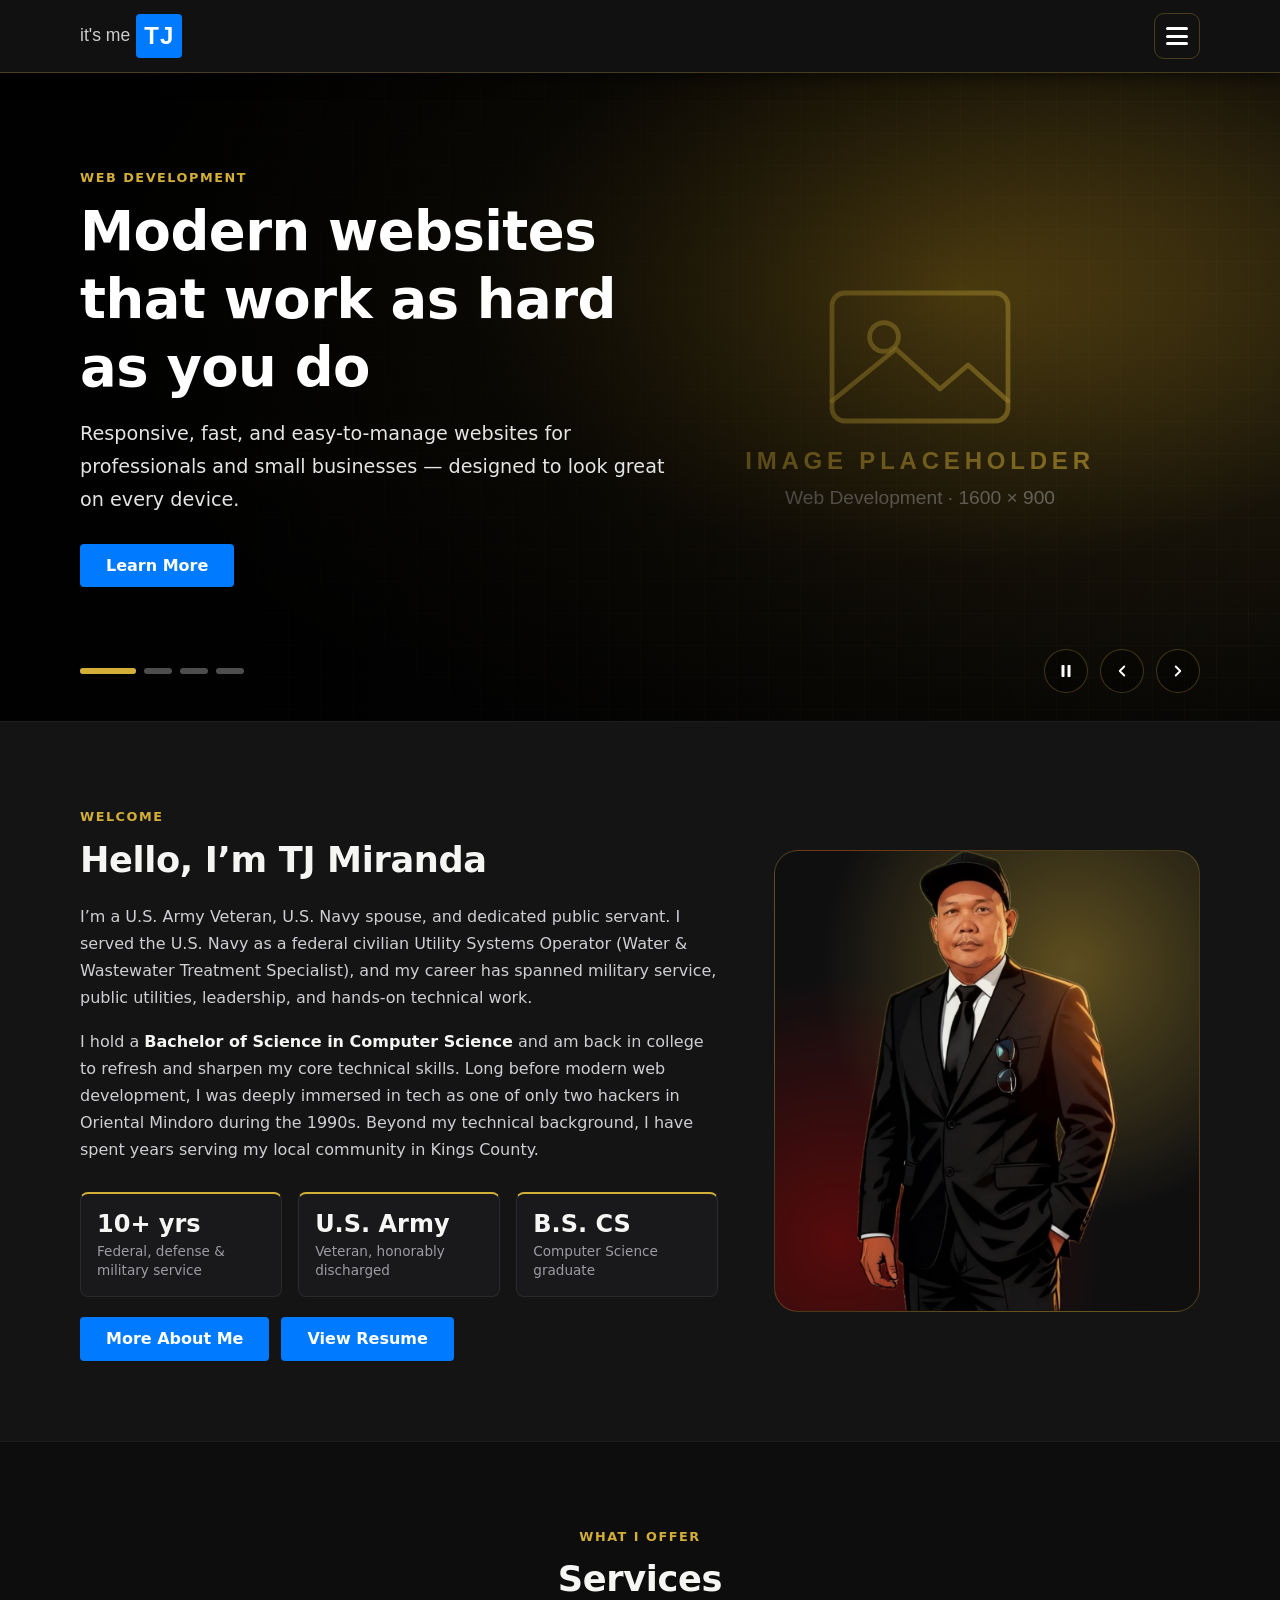
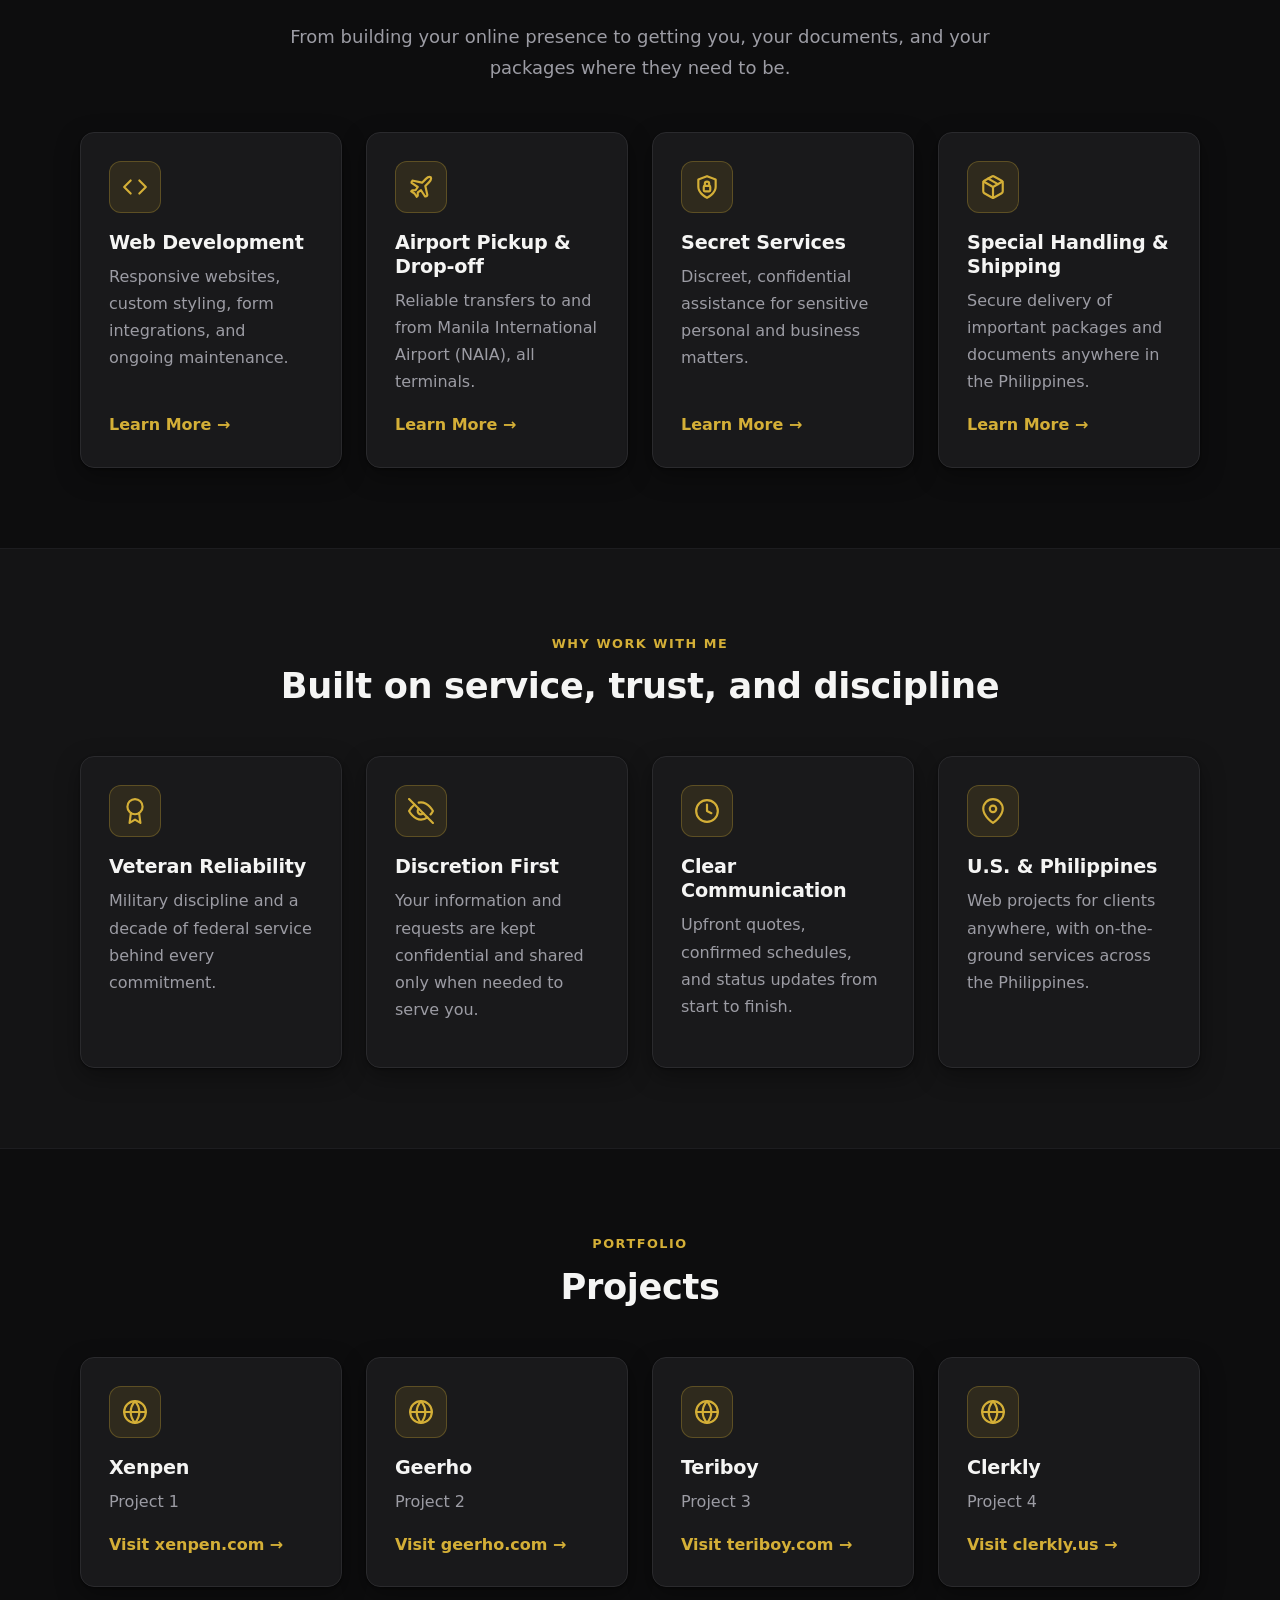
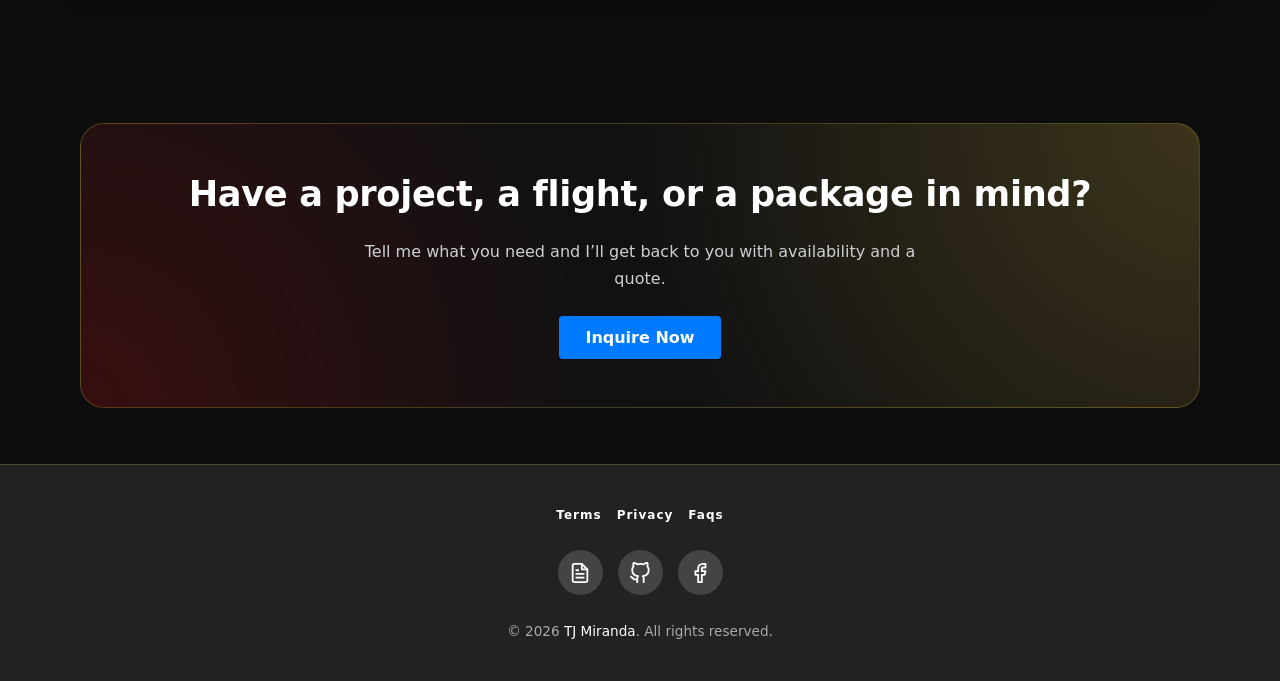
==== commit 032d5927: "update site content" ====
--- a/index.html
+++ b/index.html
@@ -35,6 +35,13 @@
           <li><a href="index.html" class="nav-link" aria-current="page">Home</a></li>
           <li><a href="about.html" class="nav-link">About</a></li>
           <li><a href="services.html" class="nav-link">Services</a></li>
+          <li><a href="resume.html" class="nav-link">My Resume</a></li>
+        </ul>
+        <p class="menu-label">Help &amp; Legal</p>
+        <ul class="nav-menu nav-menu--secondary">
+          <li><a href="terms.html" class="nav-link">Terms</a></li>
+          <li><a href="privacy.html" class="nav-link">Privacy</a></li>
+          <li><a href="faqs.html" class="nav-link">Faqs</a></li>
         </ul>
         <a href="services.html#inquire-now" class="btn">Inquire Now</a>
       </nav>
@@ -112,9 +119,9 @@
             <h2>Hello, I’m TJ Miranda</h2>
             <p>
               I’m a U.S. Army Veteran, U.S. Navy spouse, and dedicated public
-              servant currently working for the U.S. Navy as a federal civilian
-              Utility Systems Operator (Water &amp; Wastewater Treatment
-              Specialist). My career spans military service, public utilities,
+              servant. I served the U.S. Navy as a federal civilian Utility
+              Systems Operator (Water &amp; Wastewater Treatment Specialist), and
+              my career has spanned military service, public utilities,
               leadership, and hands-on technical work.
             </p>
             <p>
@@ -241,7 +248,7 @@
             <h2>Projects</h2>
           </div>
 
-          <div class="grid grid-3">
+          <div class="grid grid-4">
             <a href="https://xenpen.com/" target="_blank" rel="noopener noreferrer" class="card">
               <span class="icon-badge">
                 <svg viewBox="0 0 24 24" fill="none" stroke="currentColor" stroke-width="2" stroke-linecap="round" stroke-linejoin="round" aria-hidden="true"><circle cx="12" cy="12" r="10"></circle><line x1="2" y1="12" x2="22" y2="12"></line><path d="M12 2a15.3 15.3 0 0 1 4 10 15.3 15.3 0 0 1-4 10 15.3 15.3 0 0 1-4-10 15.3 15.3 0 0 1 4-10z"></path></svg>
@@ -258,13 +265,21 @@
               <p>Project 2</p>
               <span class="text-link">Visit geerho.com &rarr;</span>
             </a>
-            <a href="https://klean.ph/" target="_blank" rel="noopener noreferrer" class="card">
+            <a href="https://teriboy.com/" target="_blank" rel="noopener noreferrer" class="card">
               <span class="icon-badge">
                 <svg viewBox="0 0 24 24" fill="none" stroke="currentColor" stroke-width="2" stroke-linecap="round" stroke-linejoin="round" aria-hidden="true"><circle cx="12" cy="12" r="10"></circle><line x1="2" y1="12" x2="22" y2="12"></line><path d="M12 2a15.3 15.3 0 0 1 4 10 15.3 15.3 0 0 1-4 10 15.3 15.3 0 0 1-4-10 15.3 15.3 0 0 1 4-10z"></path></svg>
               </span>
-              <h3>Klean</h3>
+              <h3>Teriboy</h3>
               <p>Project 3</p>
-              <span class="text-link">Visit klean.ph &rarr;</span>
+              <span class="text-link">Visit teriboy.com &rarr;</span>
+            </a>
+            <a href="https://clerkly.us/" target="_blank" rel="noopener noreferrer" class="card">
+              <span class="icon-badge">
+                <svg viewBox="0 0 24 24" fill="none" stroke="currentColor" stroke-width="2" stroke-linecap="round" stroke-linejoin="round" aria-hidden="true"><circle cx="12" cy="12" r="10"></circle><line x1="2" y1="12" x2="22" y2="12"></line><path d="M12 2a15.3 15.3 0 0 1 4 10 15.3 15.3 0 0 1-4 10 15.3 15.3 0 0 1-4-10 15.3 15.3 0 0 1 4-10z"></path></svg>
+              </span>
+              <h3>Clerkly</h3>
+              <p>Project 4</p>
+              <span class="text-link">Visit clerkly.us &rarr;</span>
             </a>
           </div>
         </div>
--- a/main.css
+++ b/main.css
@@ -481,6 +481,11 @@
   transform: translateX(0);
 }
 
+.nav-menu--secondary .nav-link {
+  padding-block: 12px;
+  font-size: 0.9rem;
+}
+
 .menu-panel .btn {
   width: 100%;
   margin-top: auto;
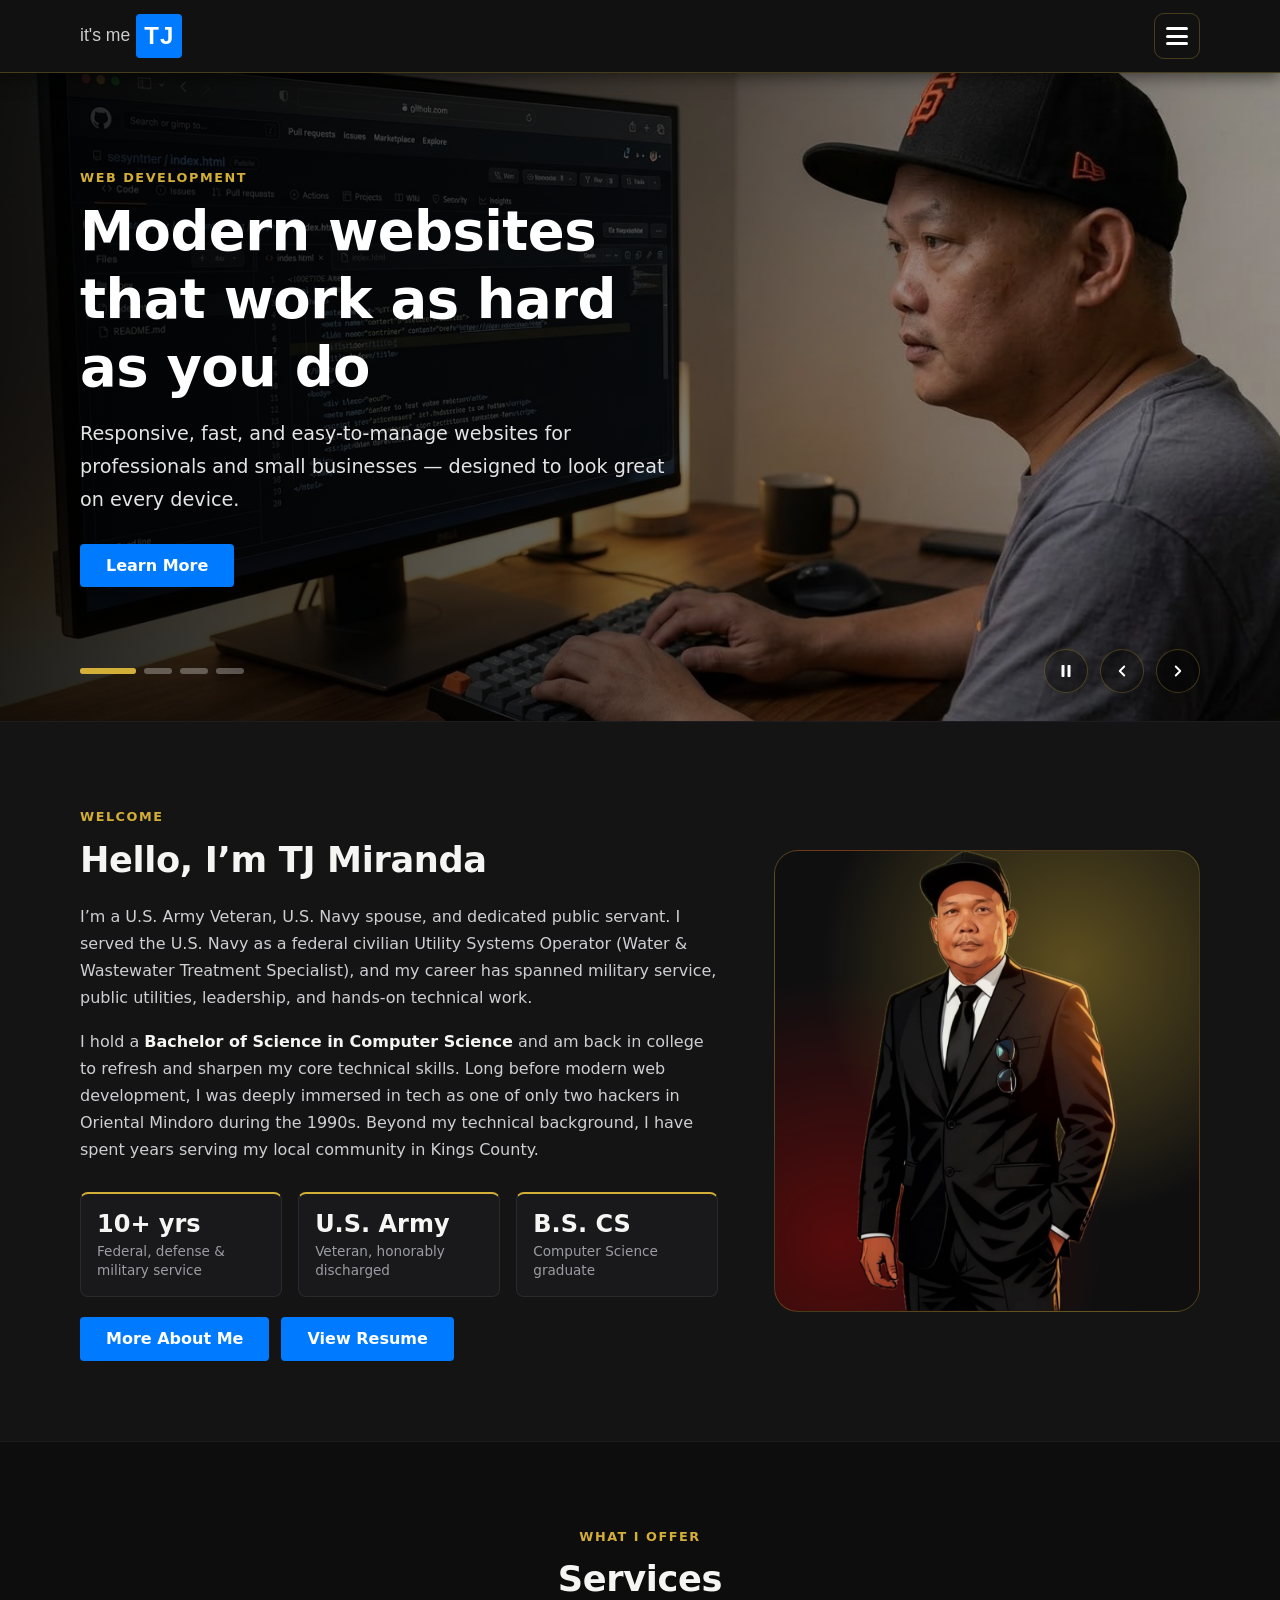
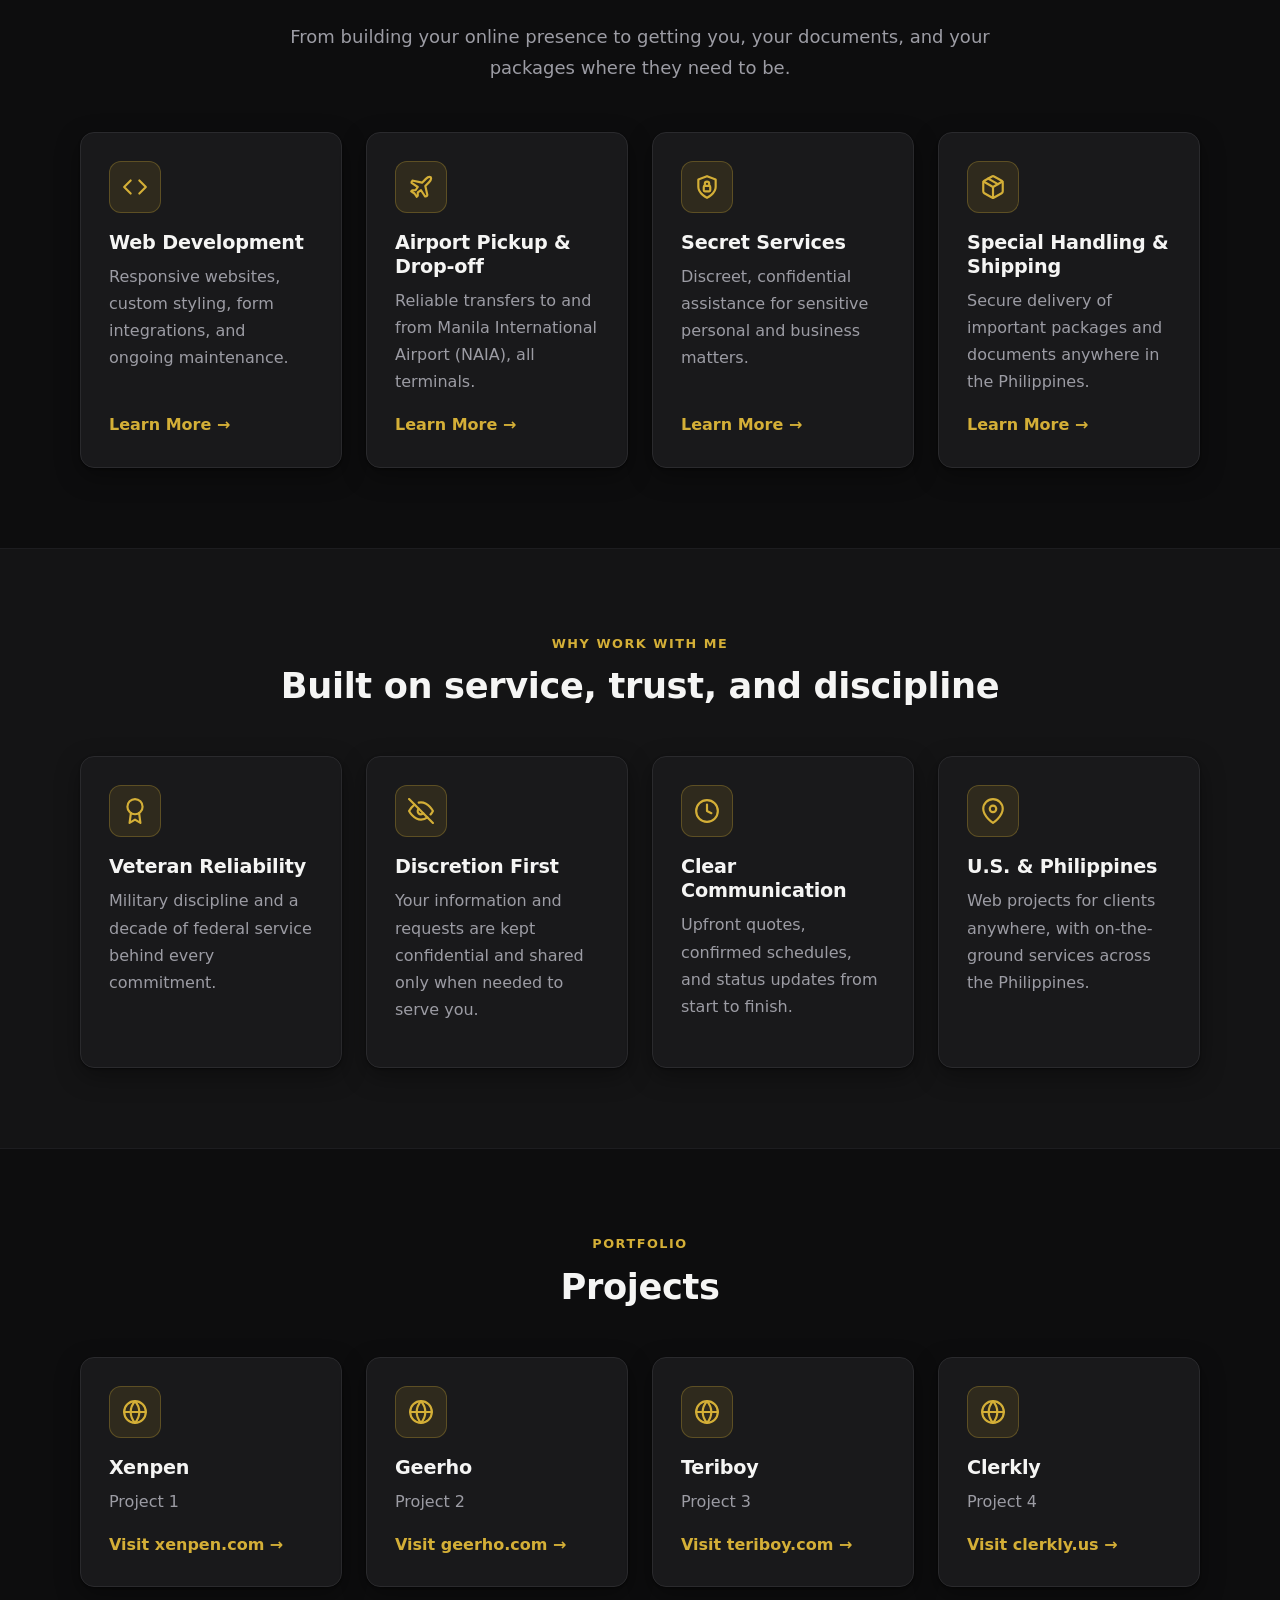
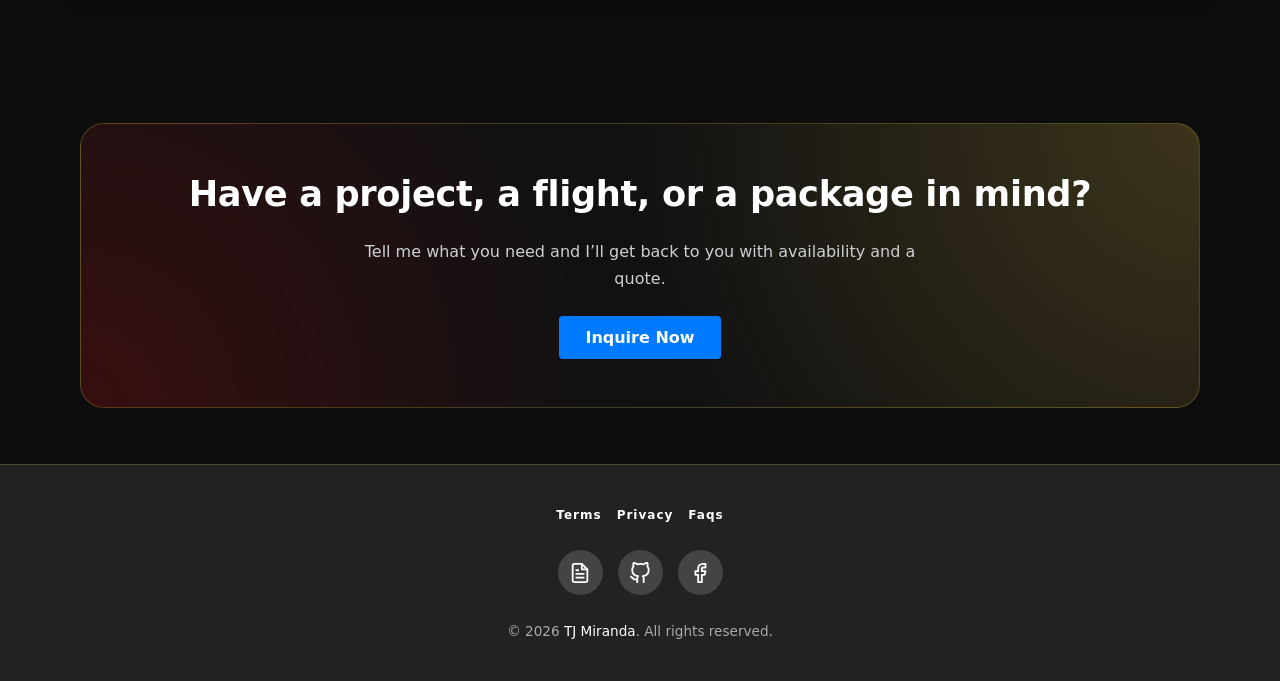
==== commit e4b3b2b2: "changed photos for sliders" ====
--- a/index.html
+++ b/index.html
@@ -54,7 +54,7 @@
       <section class="carousel" data-carousel data-interval="6000" aria-roledescription="carousel" aria-label="Featured services">
         <div class="carousel-viewport">
           <div class="carousel-slide is-active">
-            <img src="images/placeholders/slide-web.svg" alt="" width="1600" height="900" />
+            <img src="images/webdev.JPG" alt="" width="1600" height="900" />
             <div class="wrap carousel-content">
               <span class="eyebrow">Web Development</span>
               <h2>Modern websites that work as hard as you do</h2>
@@ -64,7 +64,7 @@
           </div>
 
           <div class="carousel-slide">
-            <img src="images/placeholders/slide-airport.svg" alt="" width="1600" height="900" />
+            <img src="images/viptranspo.JPG" alt="" width="1600" height="900" />
             <div class="wrap carousel-content">
               <span class="eyebrow">Airport Pickup &amp; Drop-off</span>
               <h2>Stress-free rides to and from Manila International Airport</h2>
@@ -74,7 +74,7 @@
           </div>
 
           <div class="carousel-slide">
-            <img src="images/placeholders/slide-secret.svg" alt="" width="1600" height="900" />
+            <img src="images/shh.JPG" alt="" width="1600" height="900" />
             <div class="wrap carousel-content">
               <span class="eyebrow">Secret Services</span>
               <h2>Discreet help for matters that need a trusted hand</h2>
@@ -84,7 +84,7 @@
           </div>
 
           <div class="carousel-slide">
-            <img src="images/placeholders/slide-shipping.svg" alt="" width="1600" height="900" />
+            <img src="images/vipdelivery.JPG" alt="" width="1600" height="900" />
             <div class="wrap carousel-content">
               <span class="eyebrow">Special Handling &amp; Shipping</span>
               <h2>Important packages and documents, delivered anywhere in the Philippines</h2>
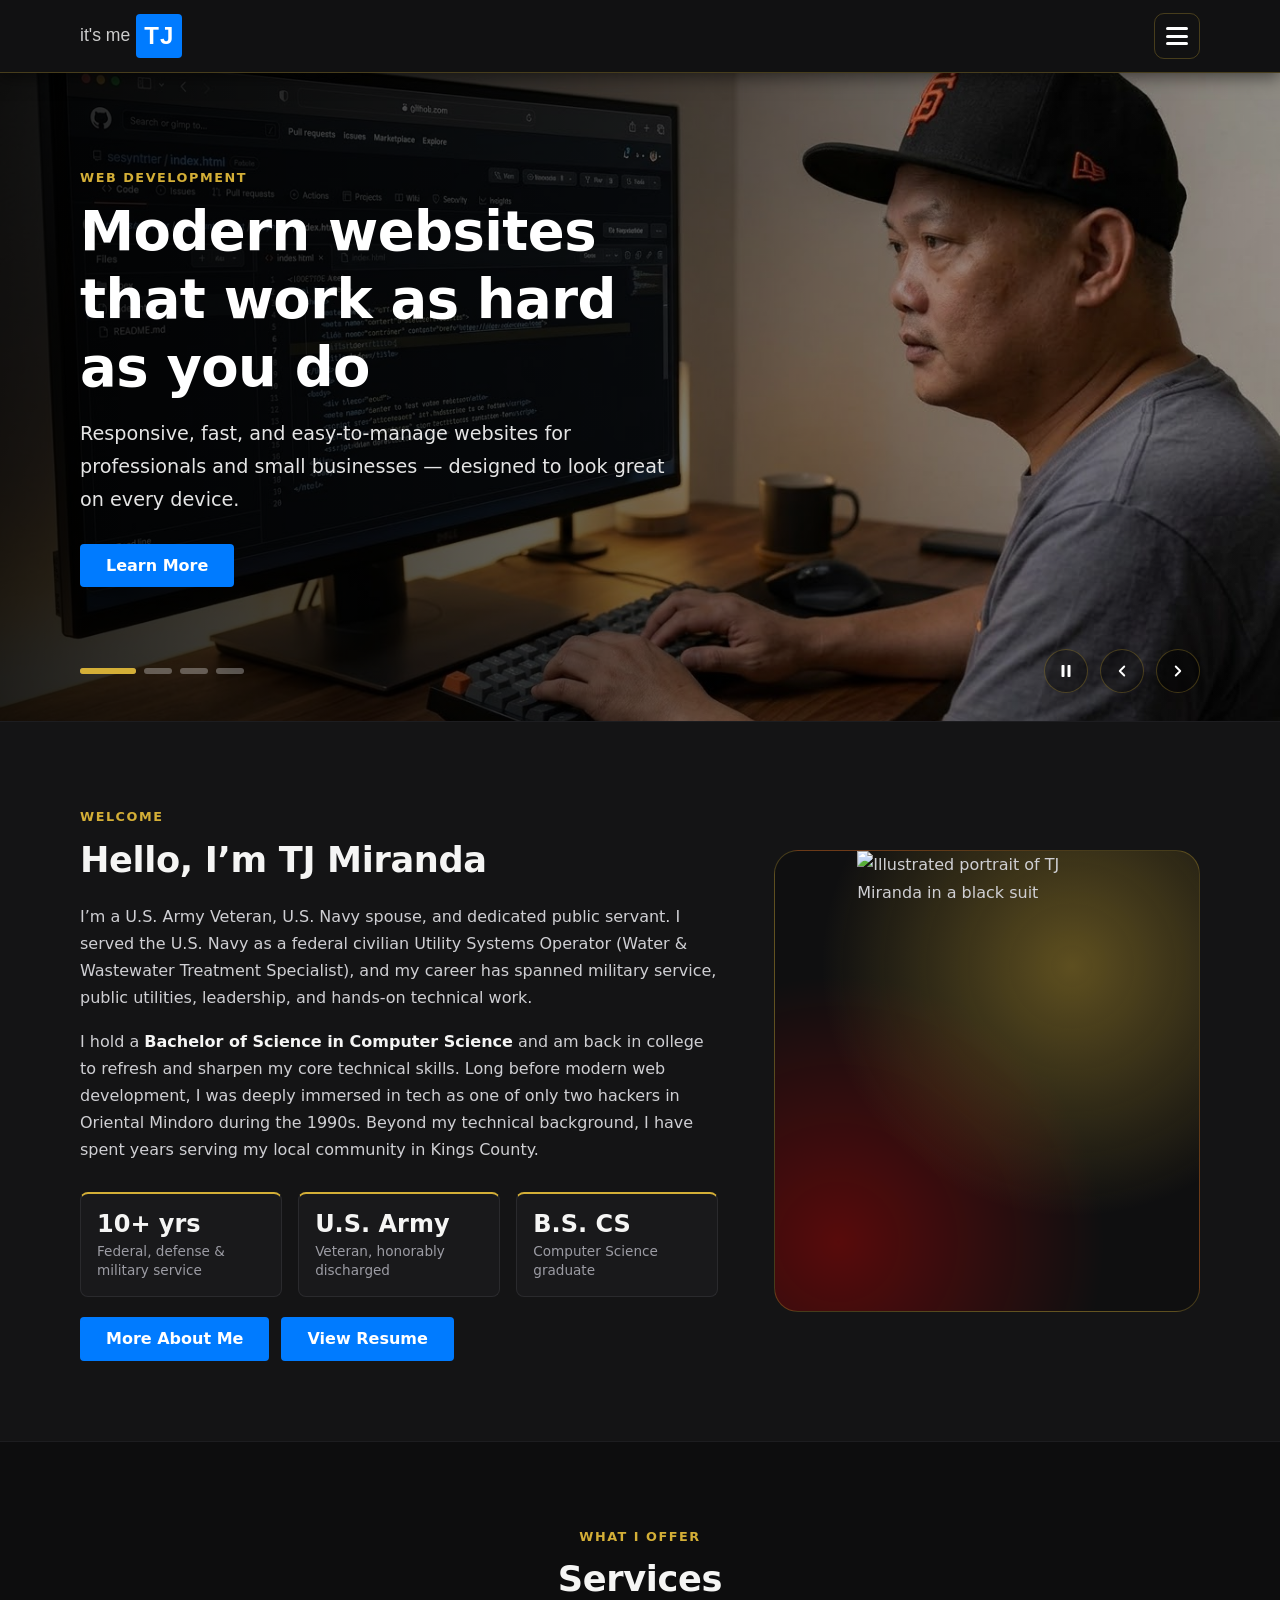
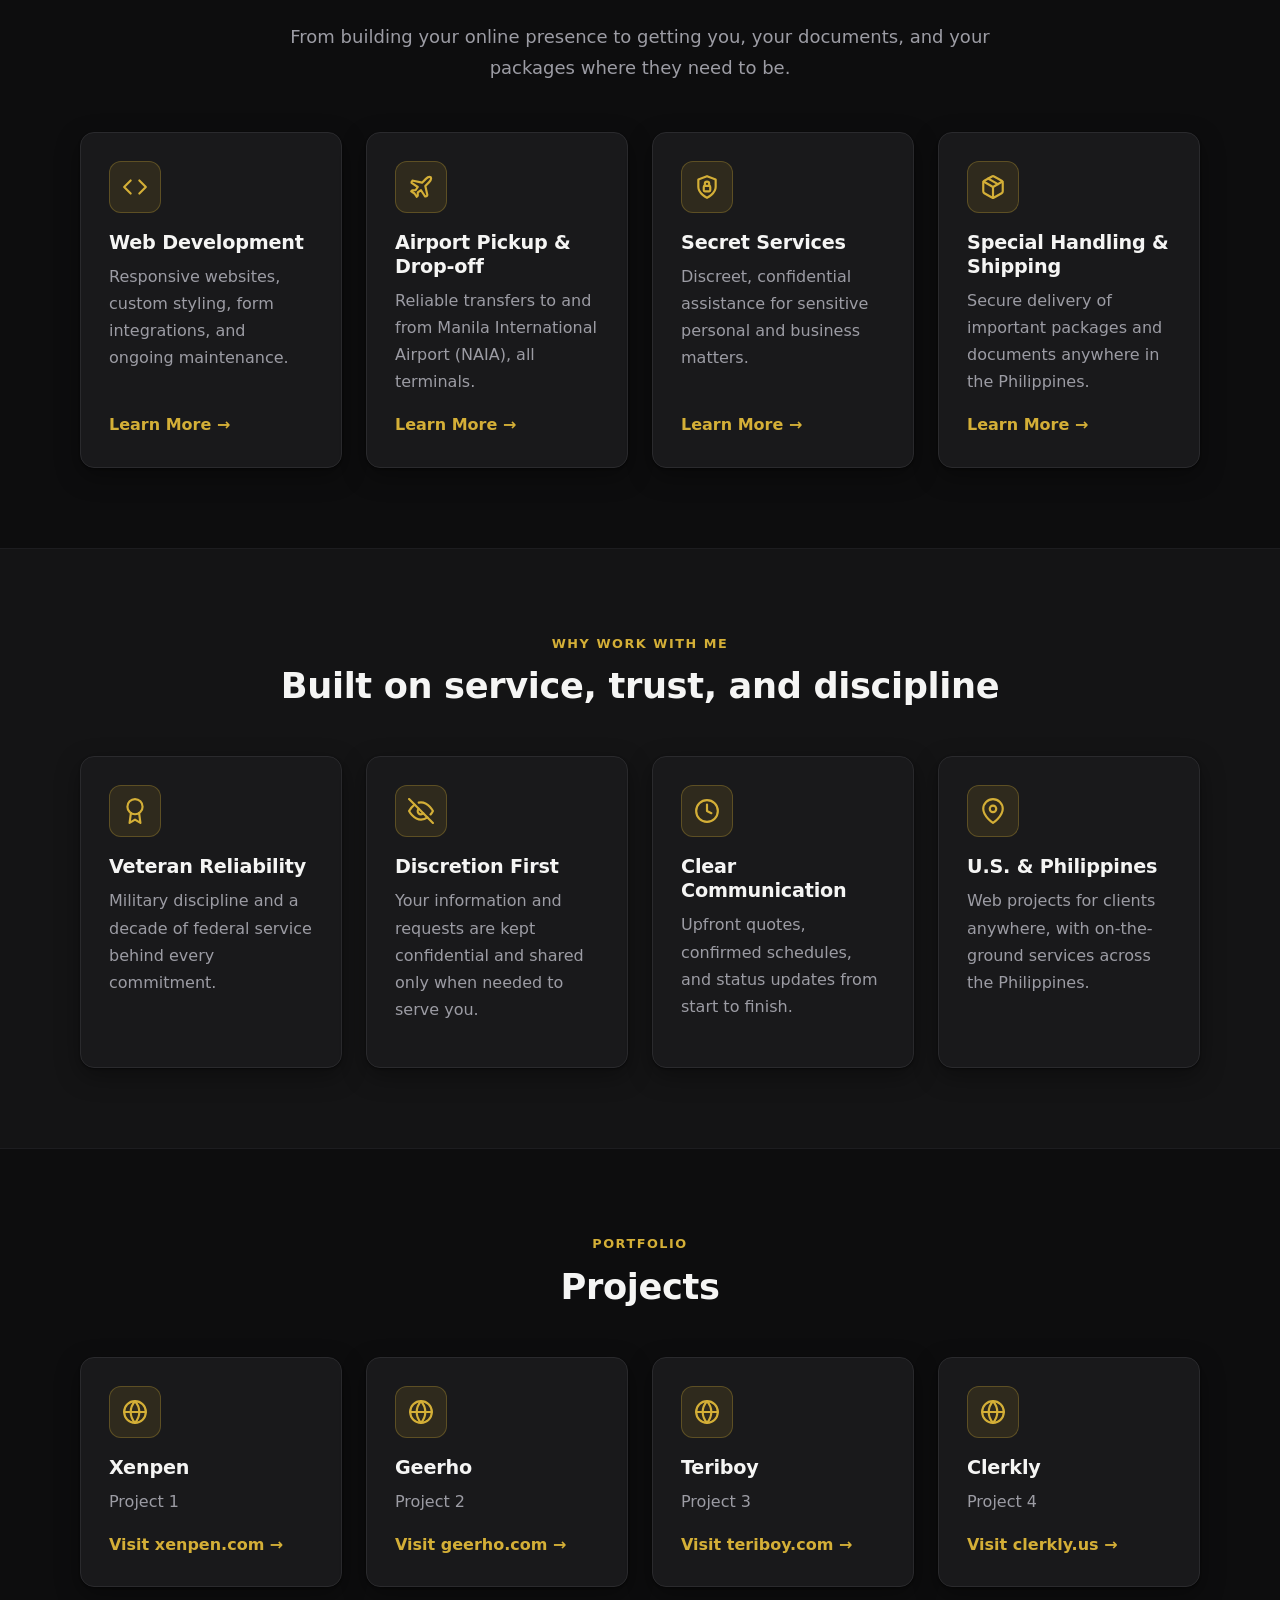
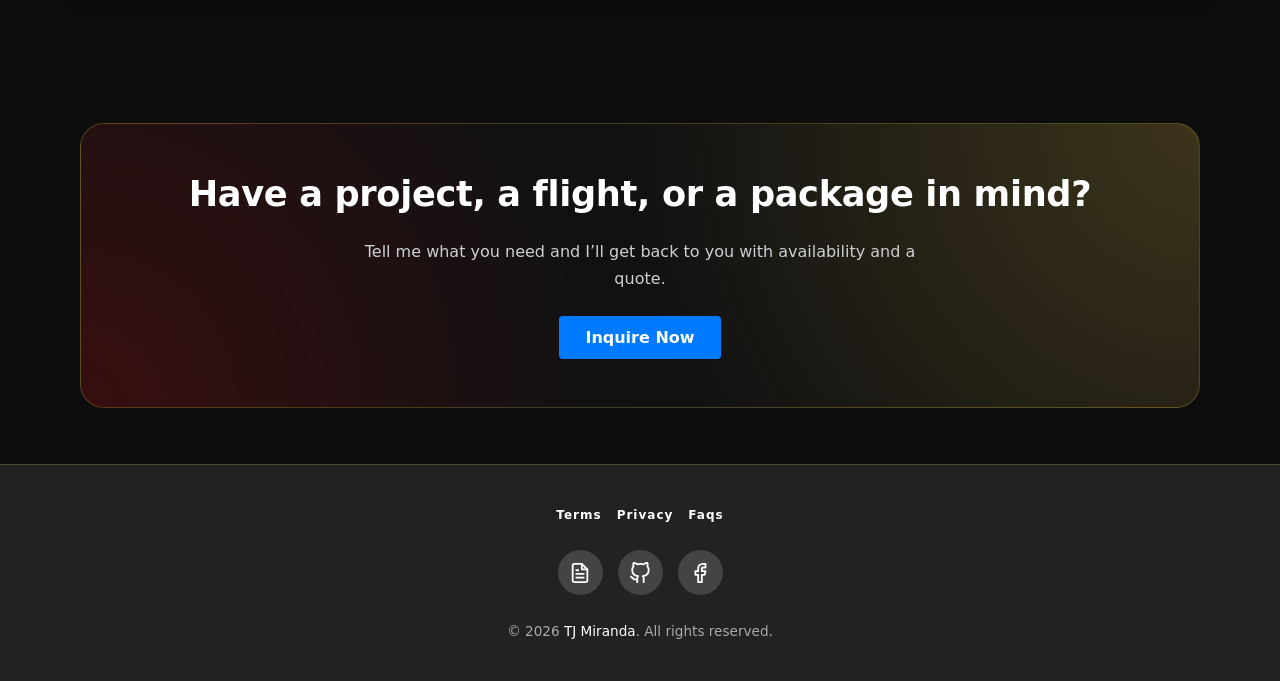
==== commit 0222cbe5: "added some history in my about me" ====
--- a/index.html
+++ b/index.html
@@ -145,7 +145,7 @@
             </div>
           </div>
           <div class="portrait">
-            <img src="images/tjm.png" alt="Illustrated portrait of TJ Miranda in a black suit" width="651" height="1152" />
+            <img src="images/tjm.PNG" alt="Illustrated portrait of TJ Miranda in a black suit" width="651" height="1152" />
           </div>
         </div>
       </section>
--- a/main.css
+++ b/main.css
@@ -1268,6 +1268,23 @@
   background: linear-gradient(160deg, #3a2e0c, #0f0f10 70%);
 }
 
+.biopic--left {
+  float: left;
+  margin: 4px 24px 16px 0;
+}
+
+.bio-journey {
+  clear: both;
+  margin-top: 32px;
+  padding-top: 28px;
+  border-top: 1px solid var(--line);
+}
+
+.bio-journey h4 {
+  margin: 24px 0 8px;
+  color: var(--gold);
+}
+
 .clearfix::after {
   content: "";
   display: table;
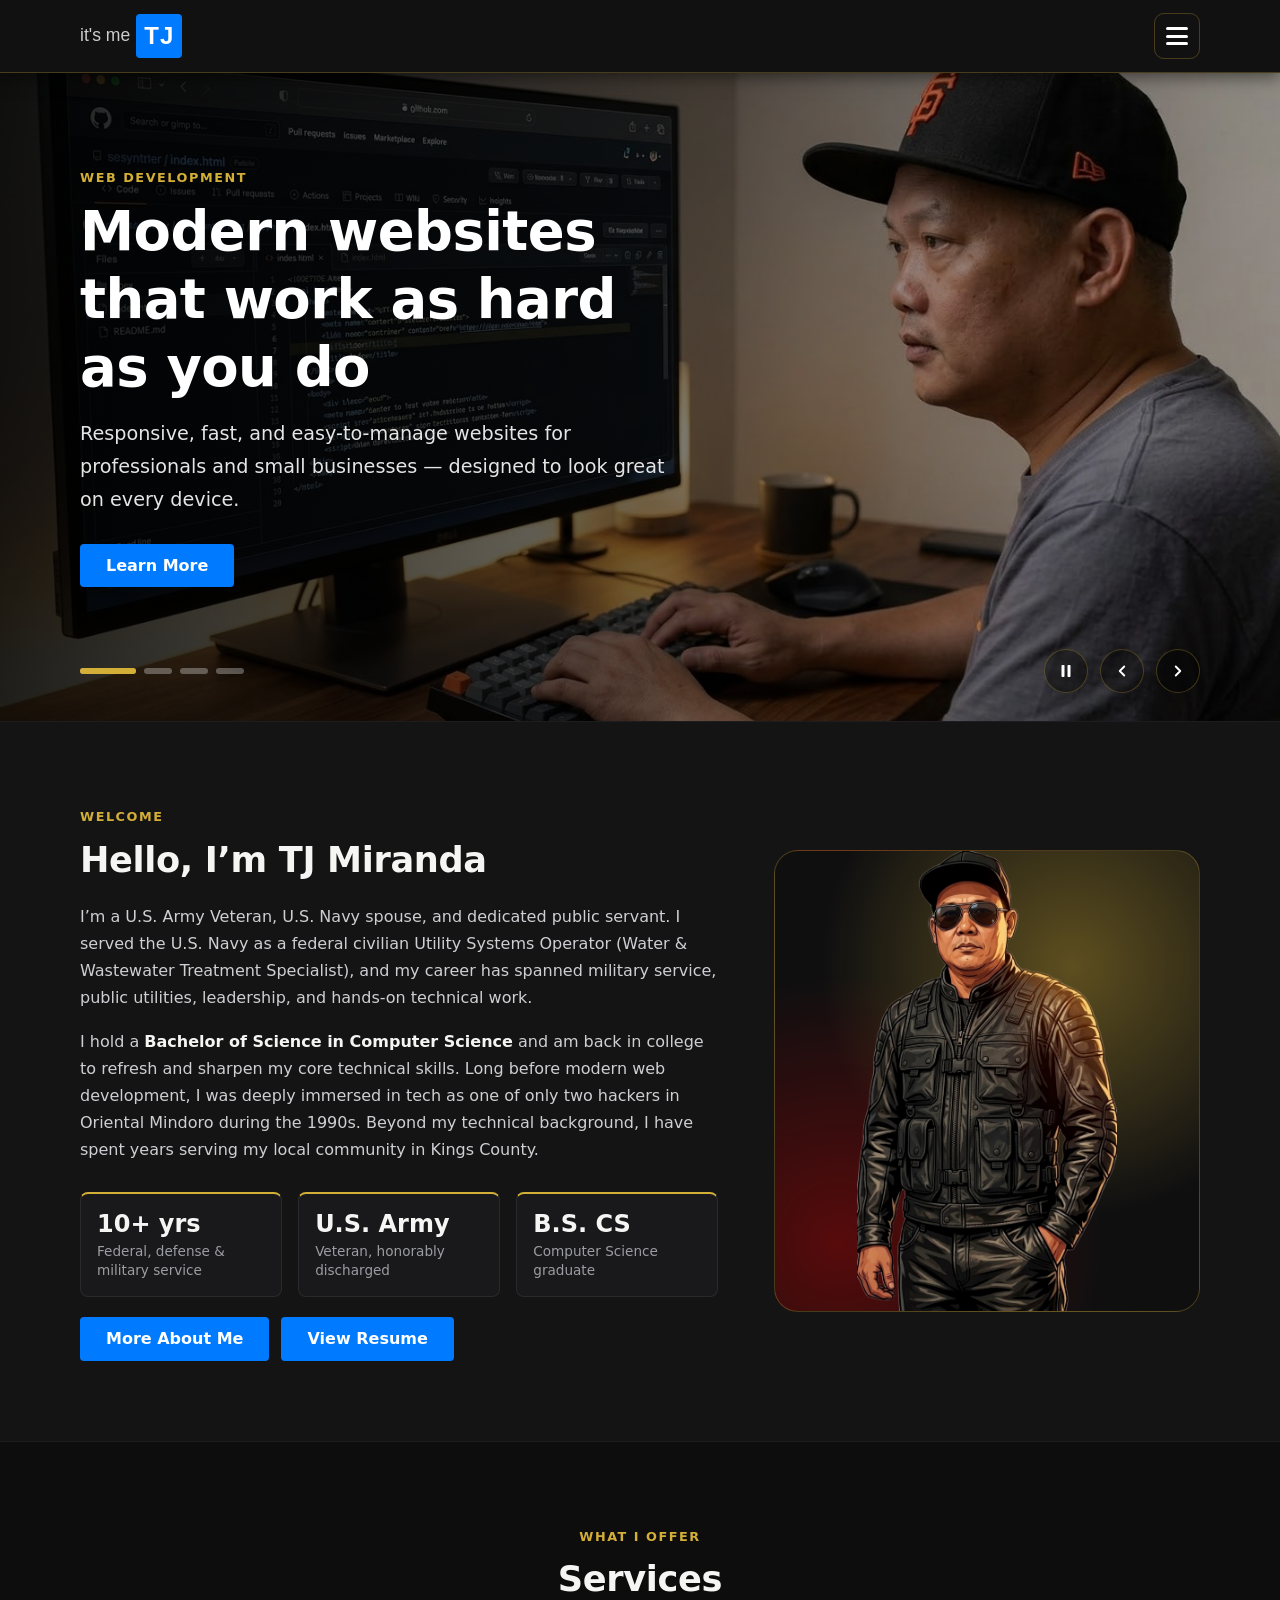
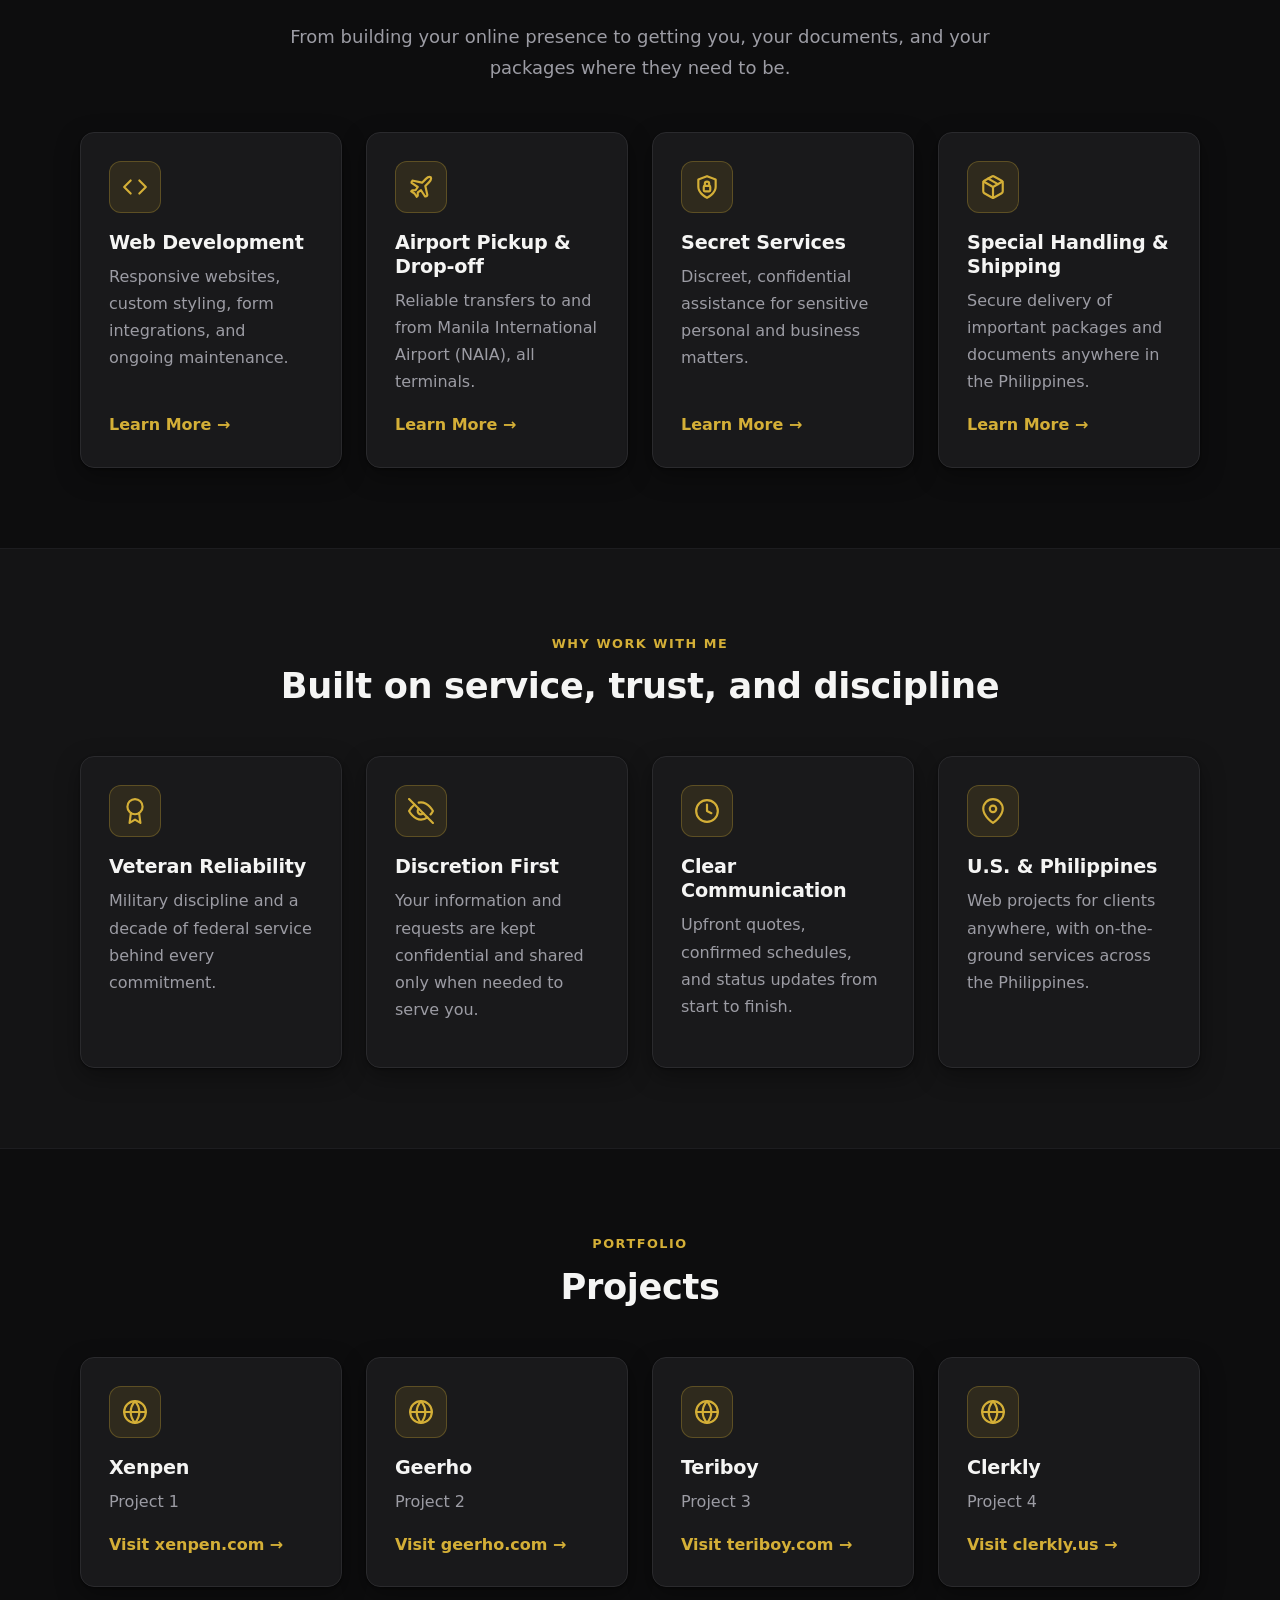
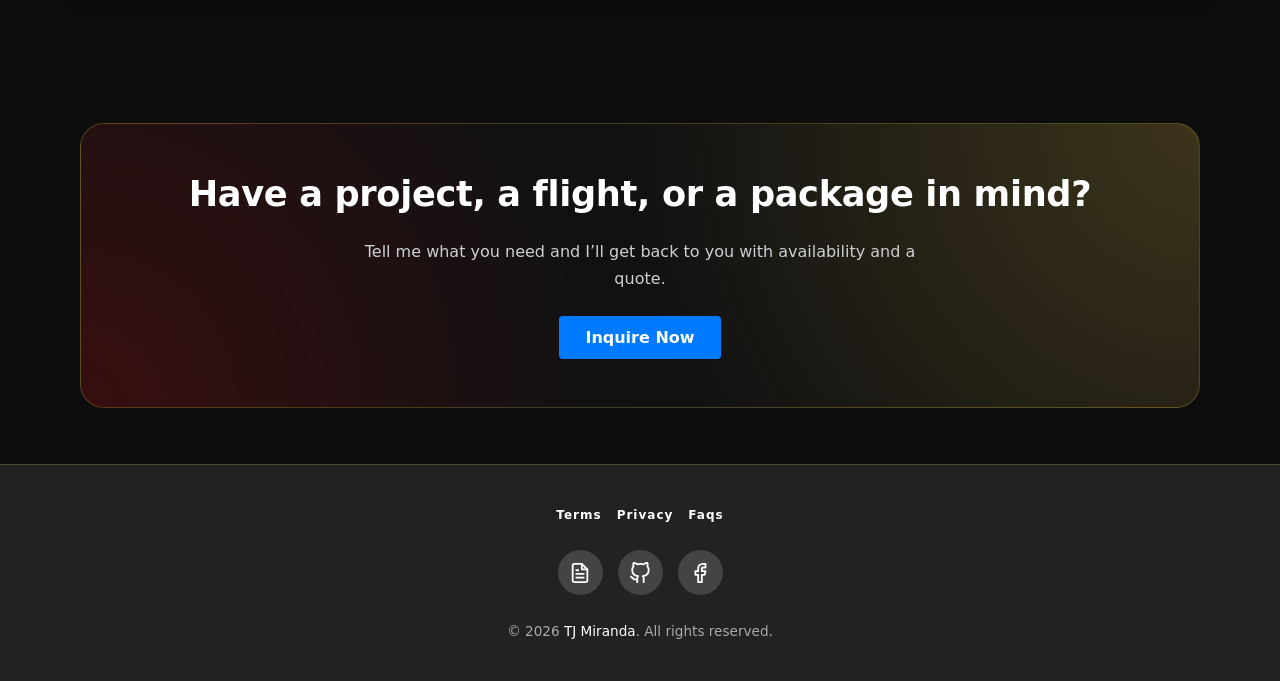
==== commit 3841d366: "Fix homepage portrait path case to match tracked file The live server is case-sensitive; images/tjm." ====
--- a/index.html
+++ b/index.html
@@ -145,7 +145,7 @@
             </div>
           </div>
           <div class="portrait">
-            <img src="images/tjm.PNG" alt="Illustrated portrait of TJ Miranda in a black suit" width="651" height="1152" />
+            <img src="images/tjm.png" alt="Illustrated portrait of TJ Miranda in a black suit" width="651" height="1152" />
           </div>
         </div>
       </section>
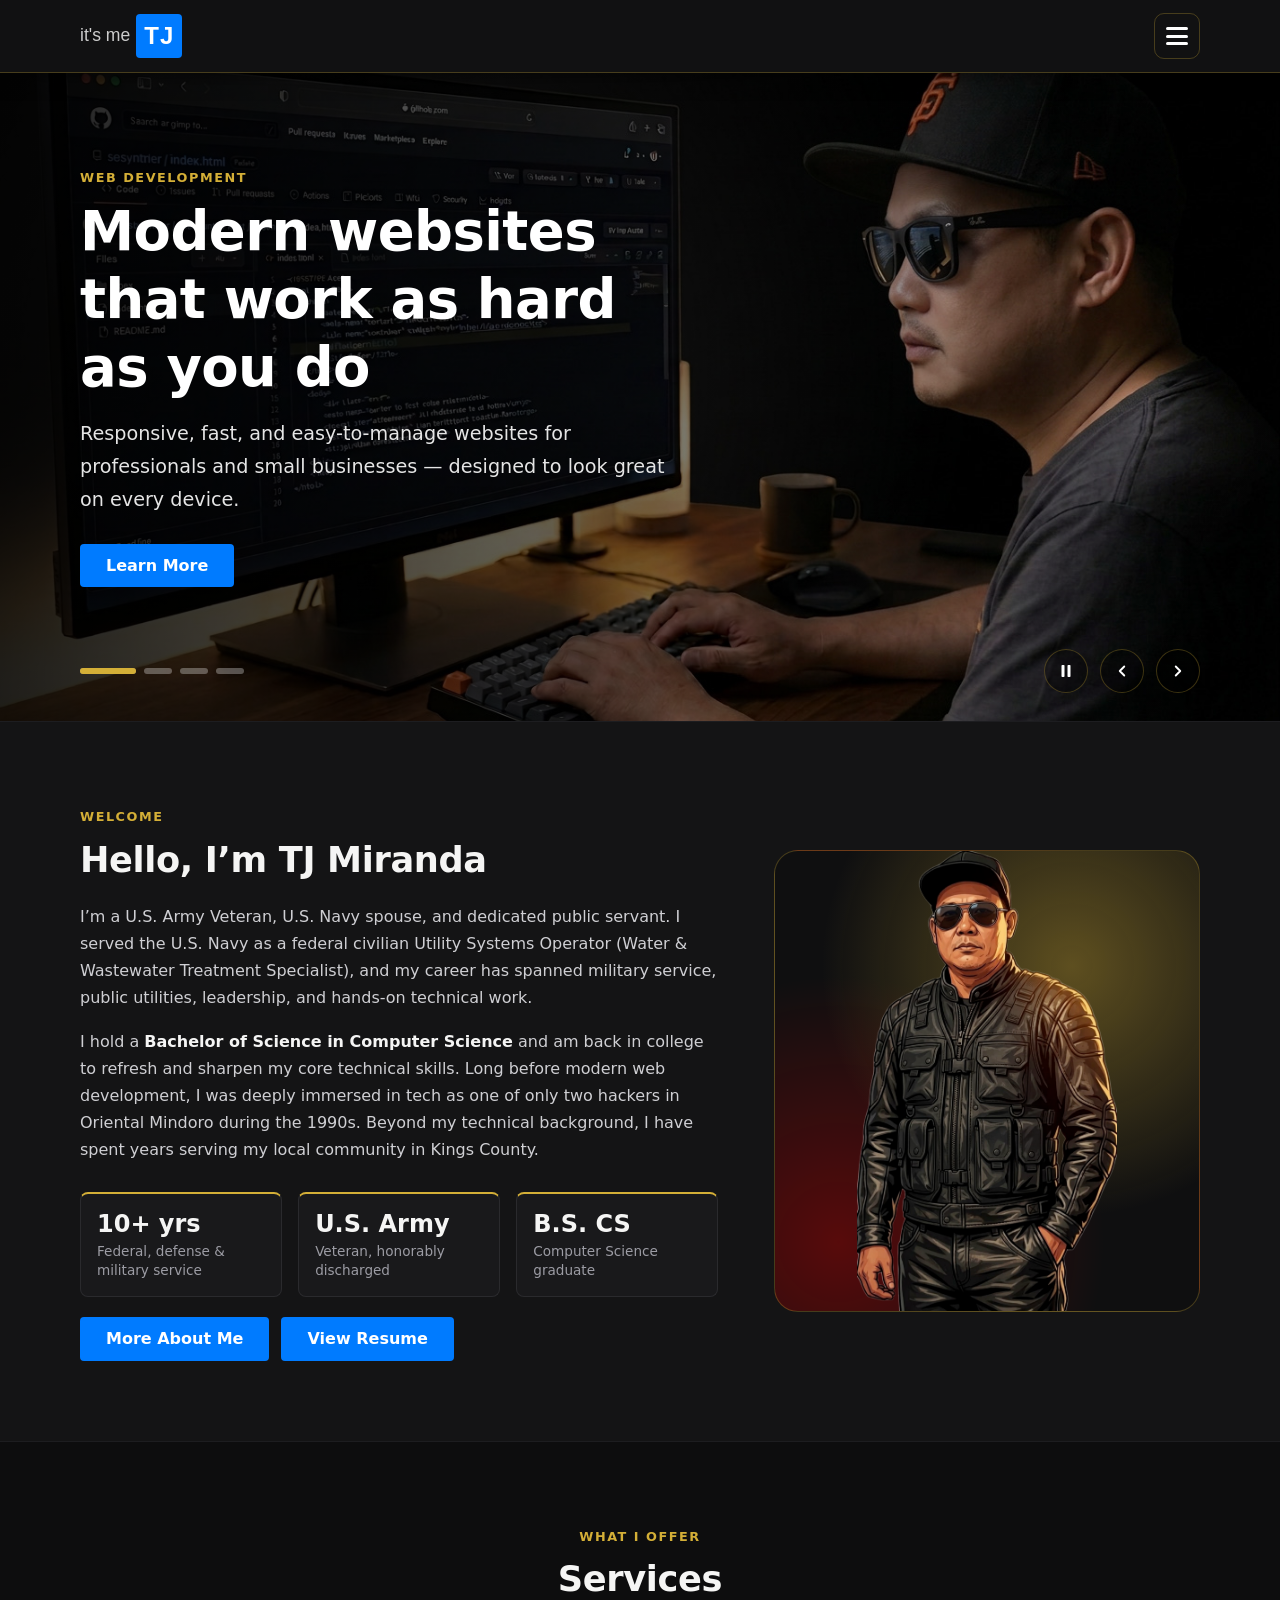
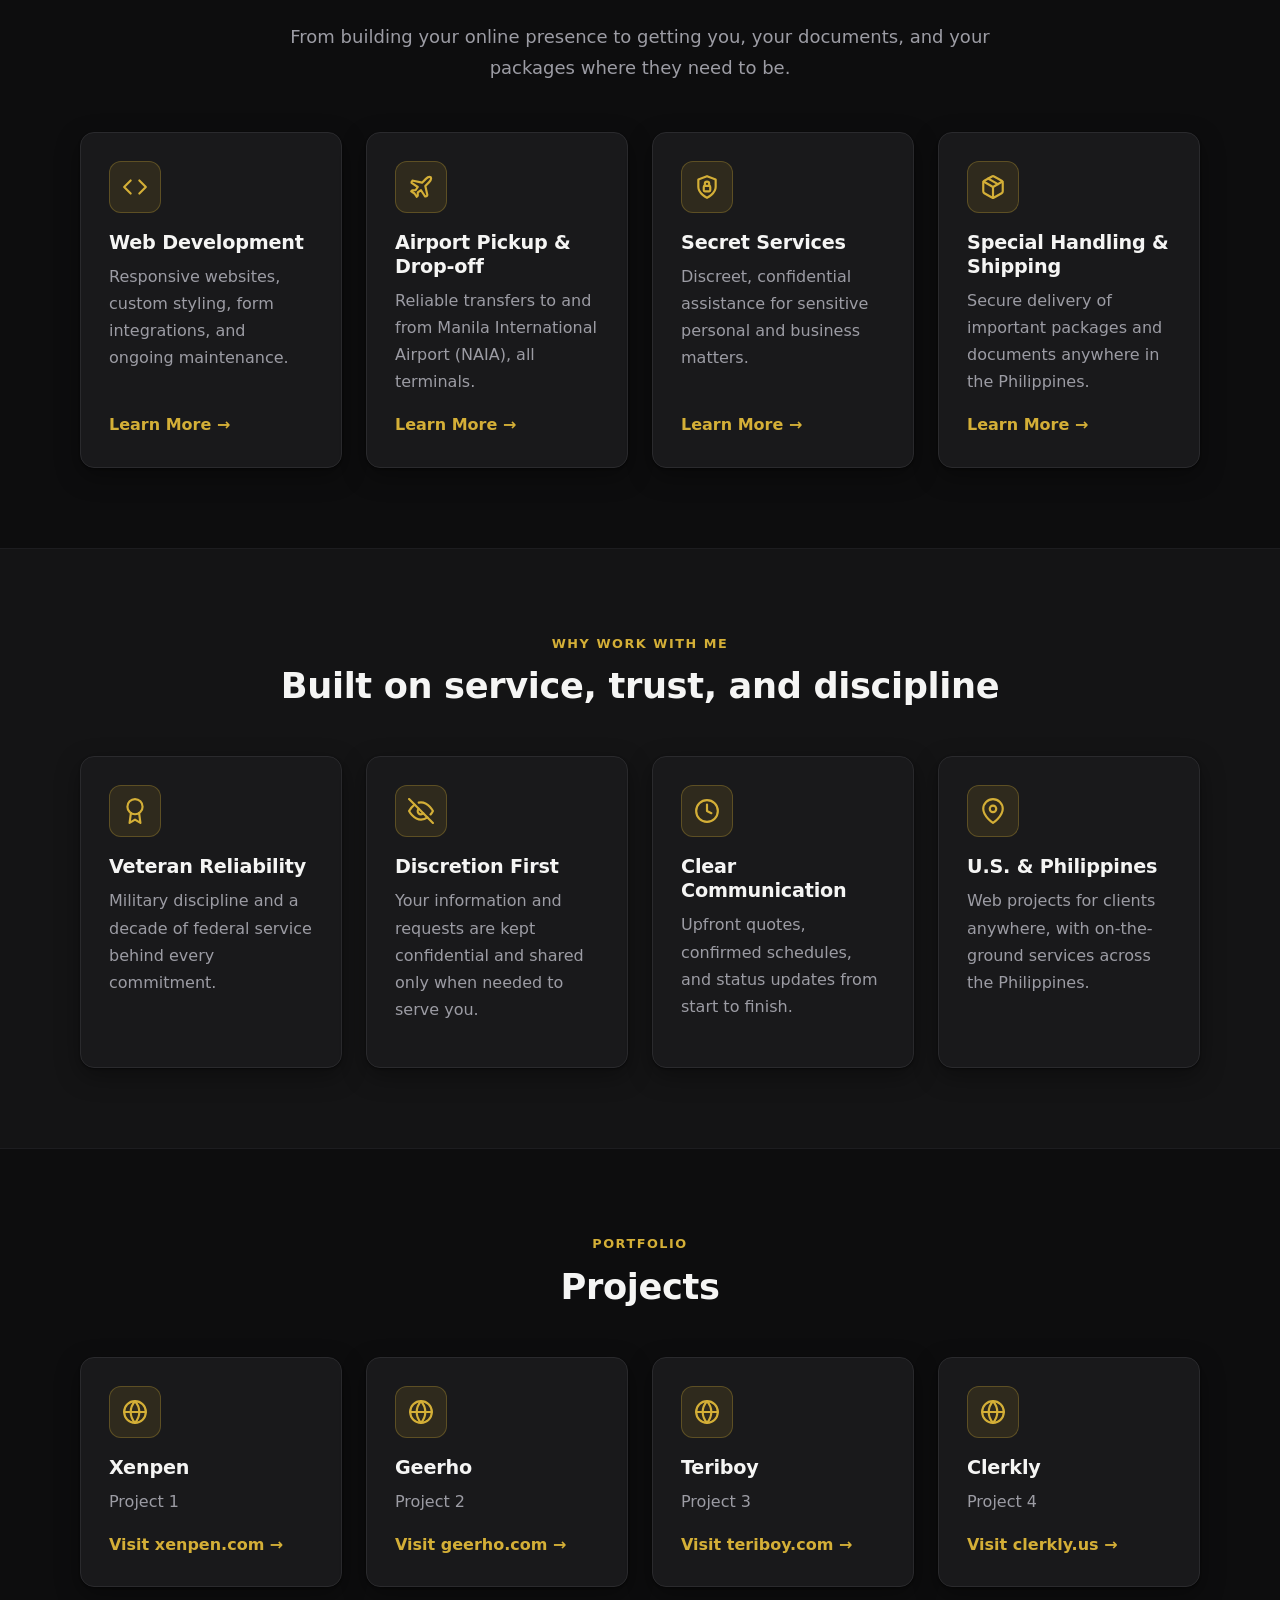
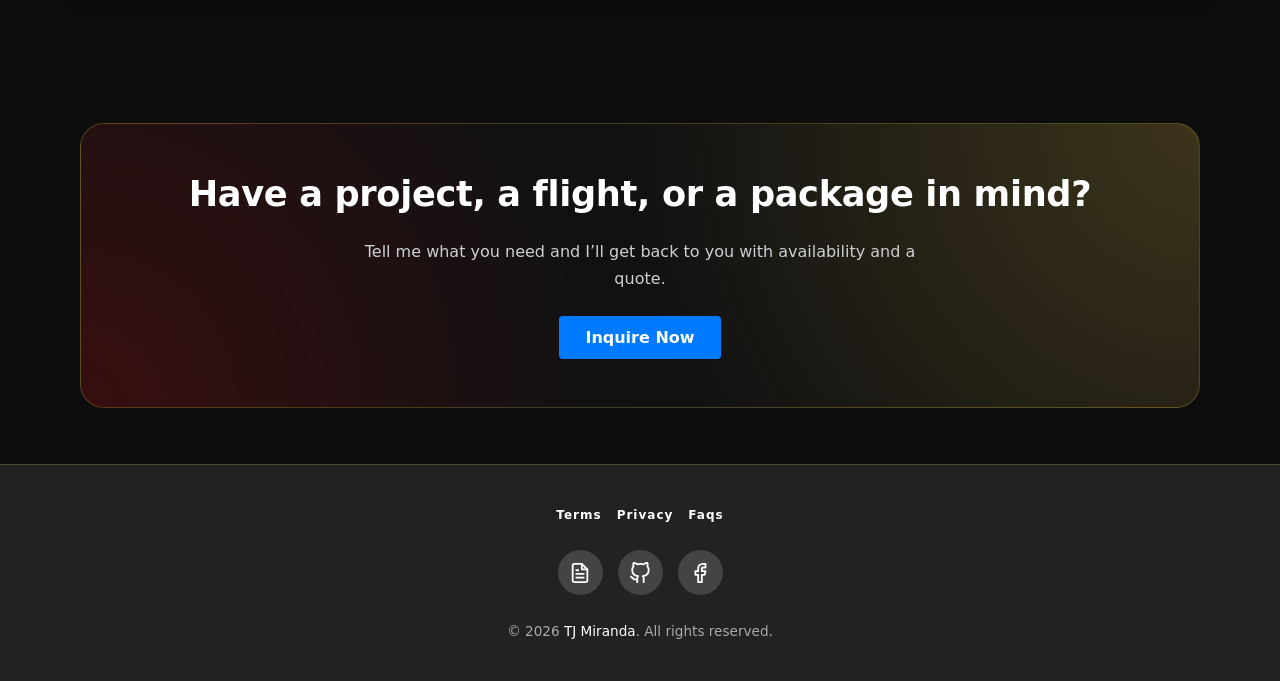
==== commit 00fdeb1c: "change webdev pic" ====
--- a/index.html
+++ b/index.html
@@ -54,7 +54,7 @@
       <section class="carousel" data-carousel data-interval="6000" aria-roledescription="carousel" aria-label="Featured services">
         <div class="carousel-viewport">
           <div class="carousel-slide is-active">
-            <img src="images/webdev.JPG" alt="" width="1600" height="900" />
+            <img src="images/webdev.JPEG" alt="" width="1600" height="900" />
             <div class="wrap carousel-content">
               <span class="eyebrow">Web Development</span>
               <h2>Modern websites that work as hard as you do</h2>
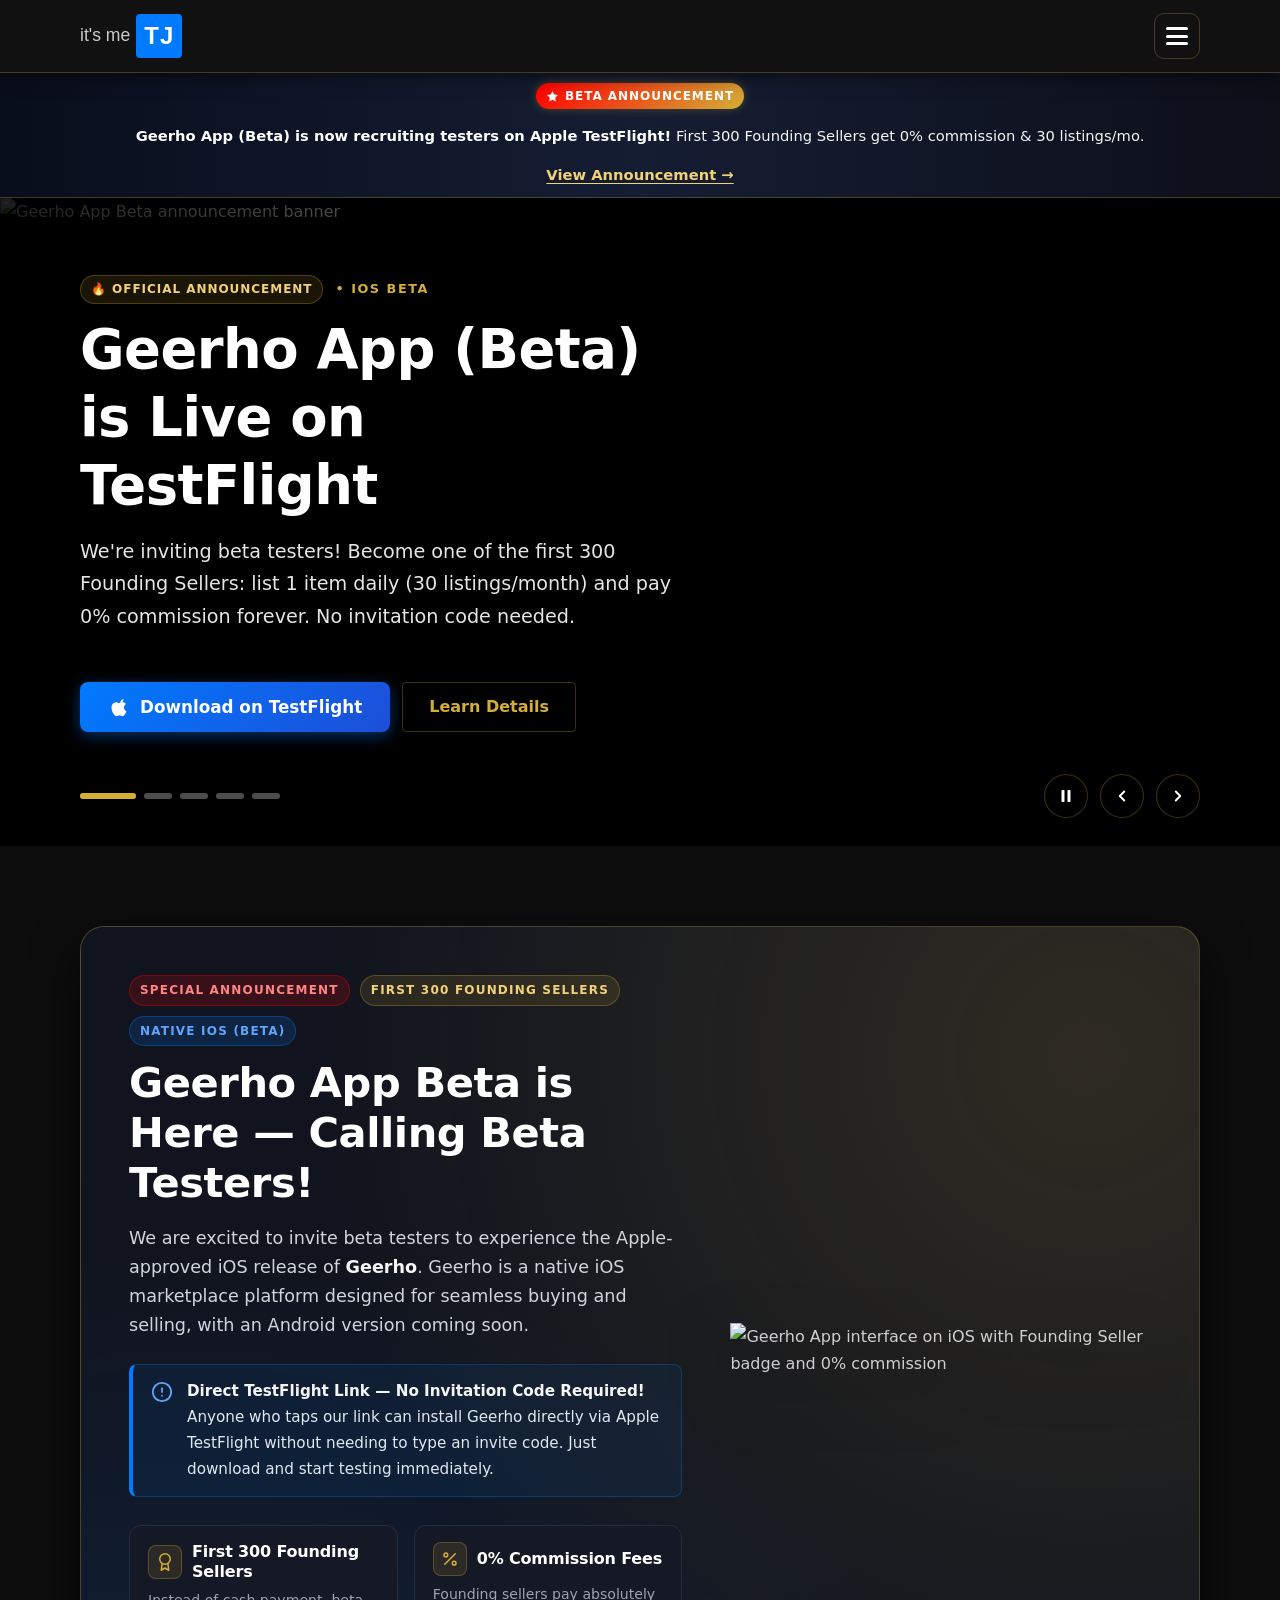
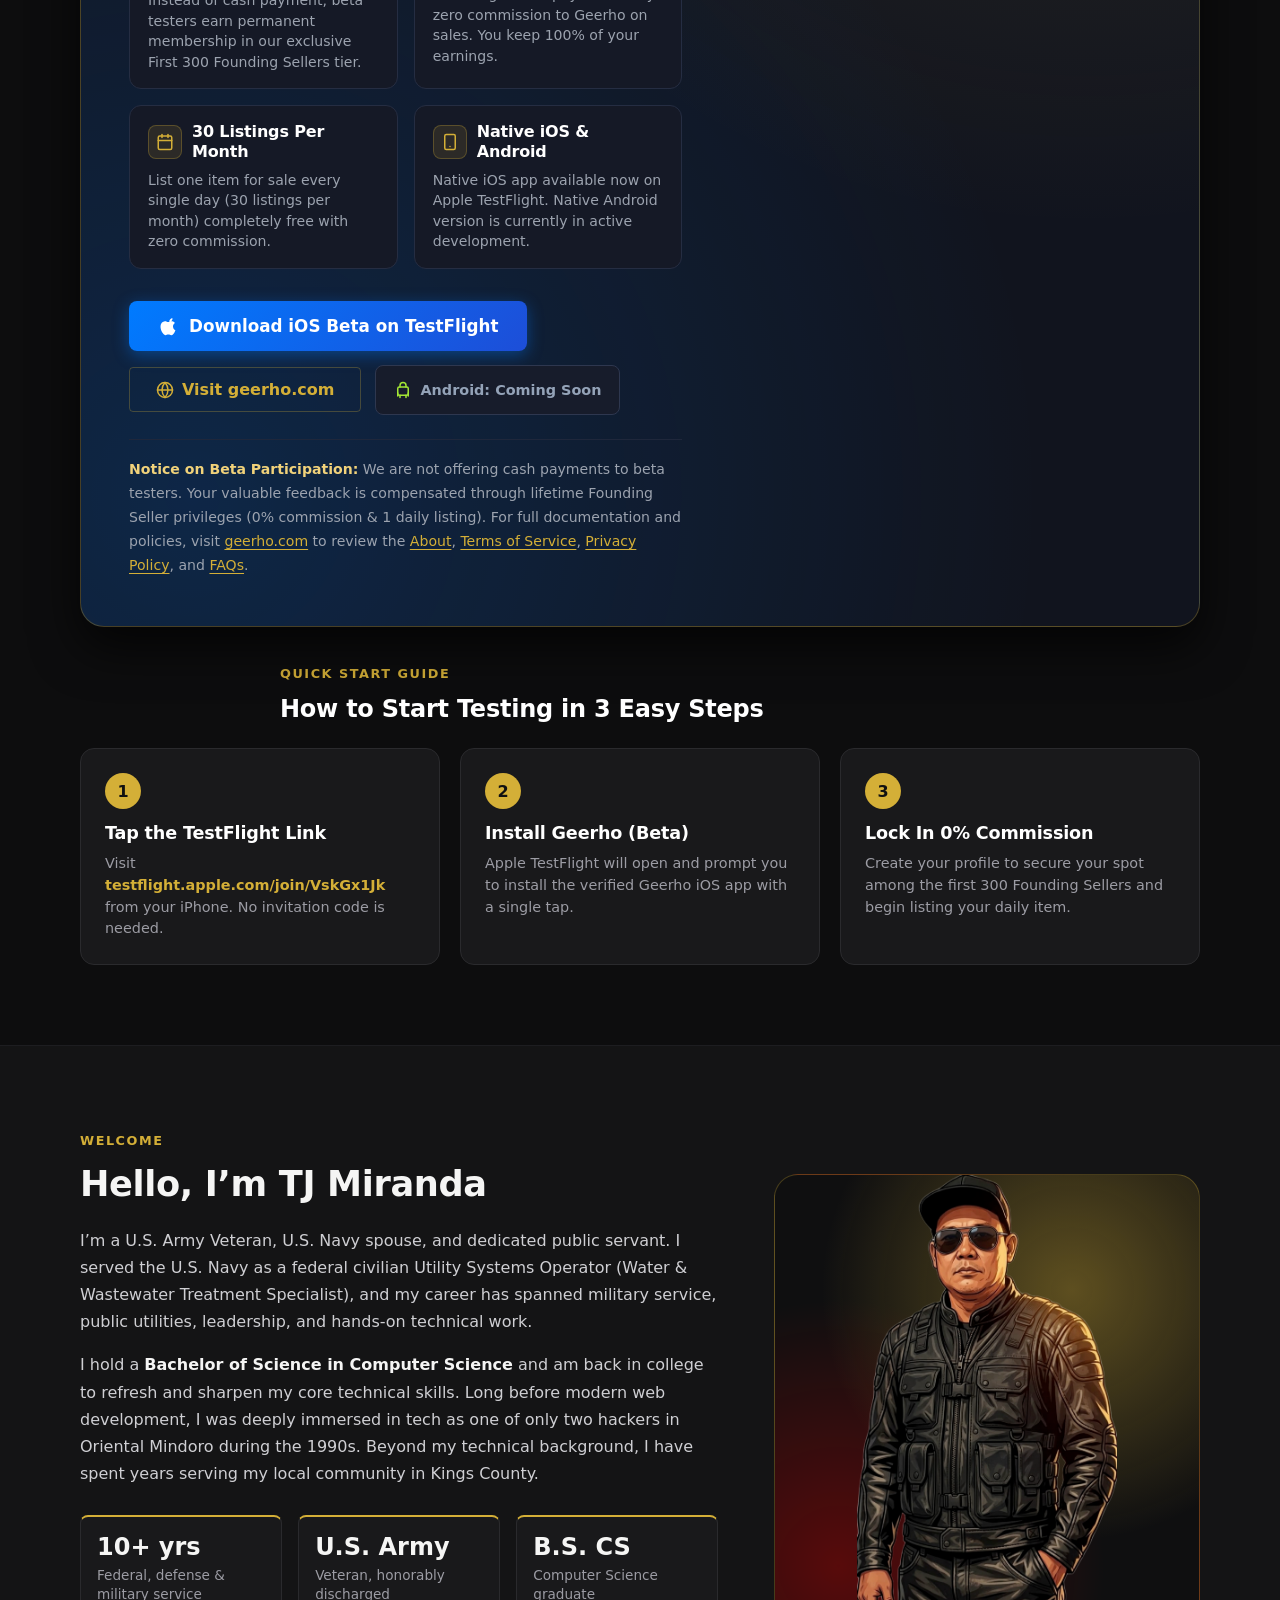
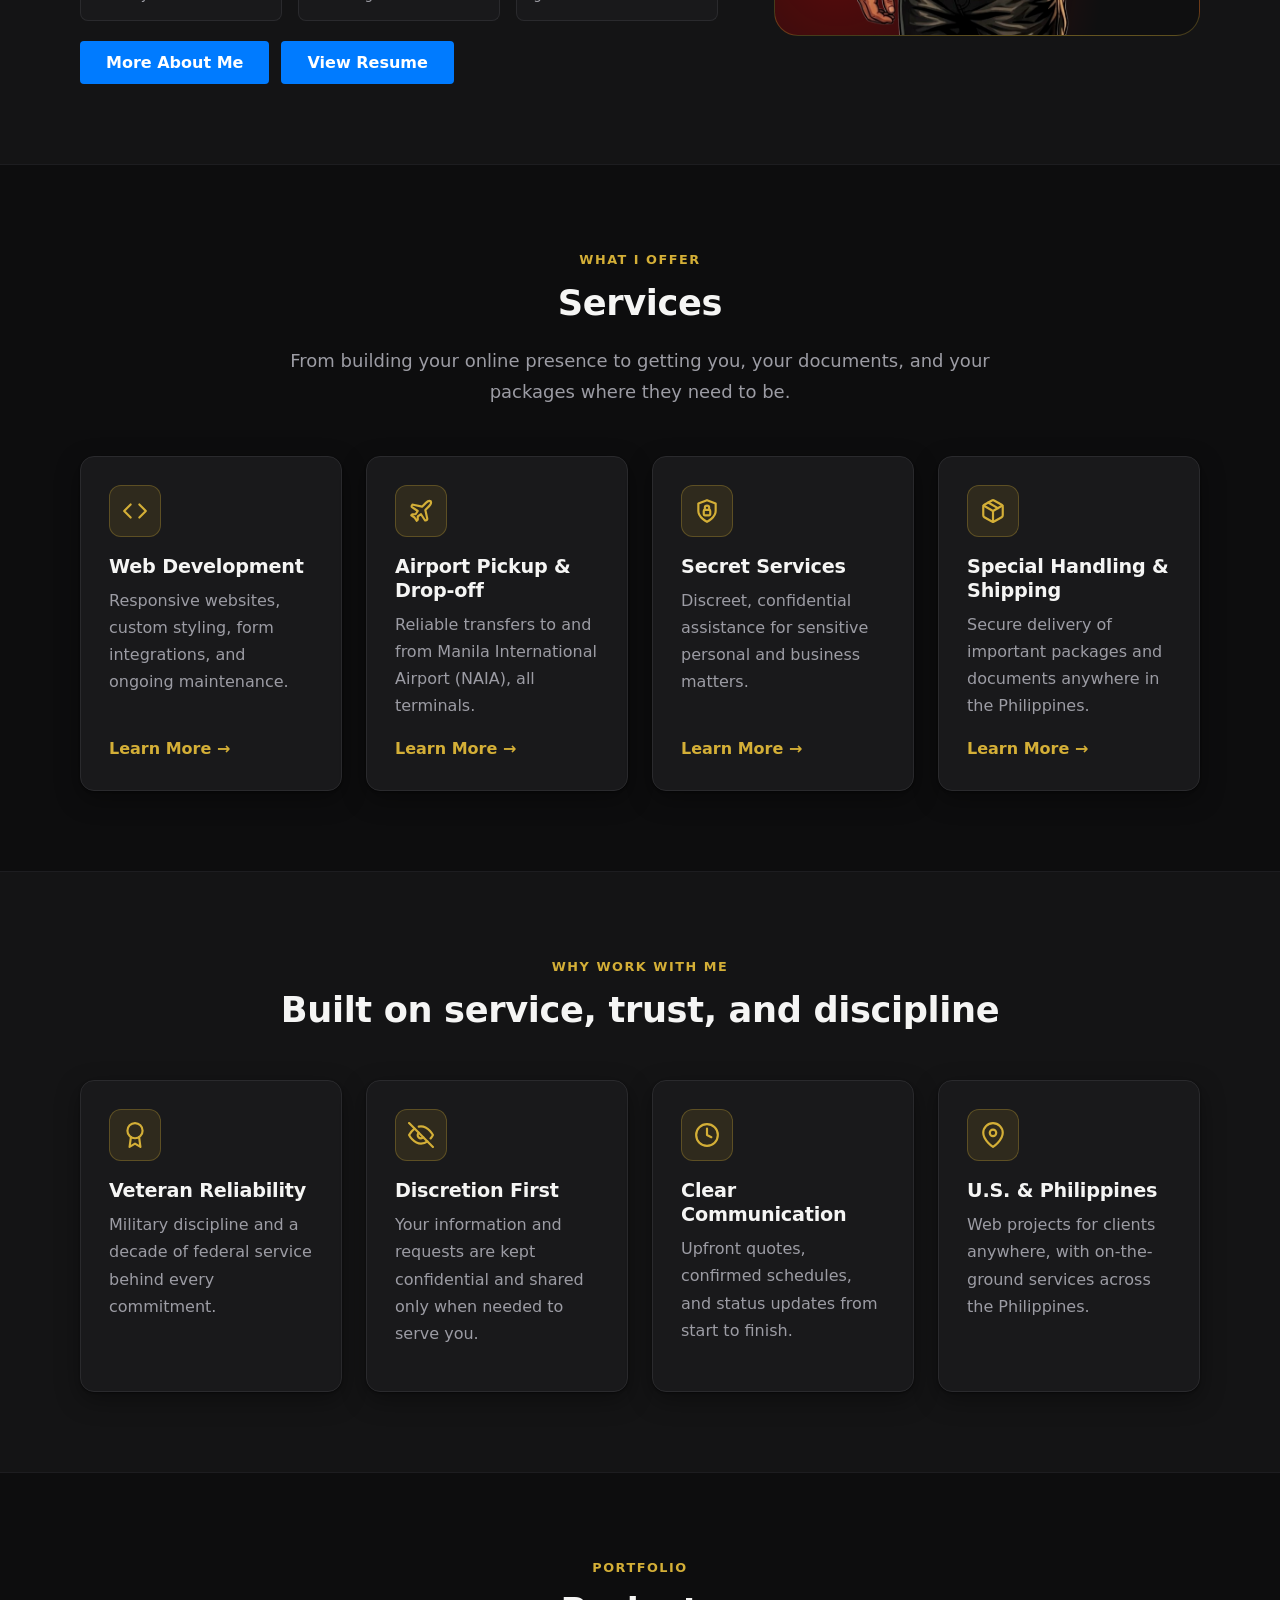
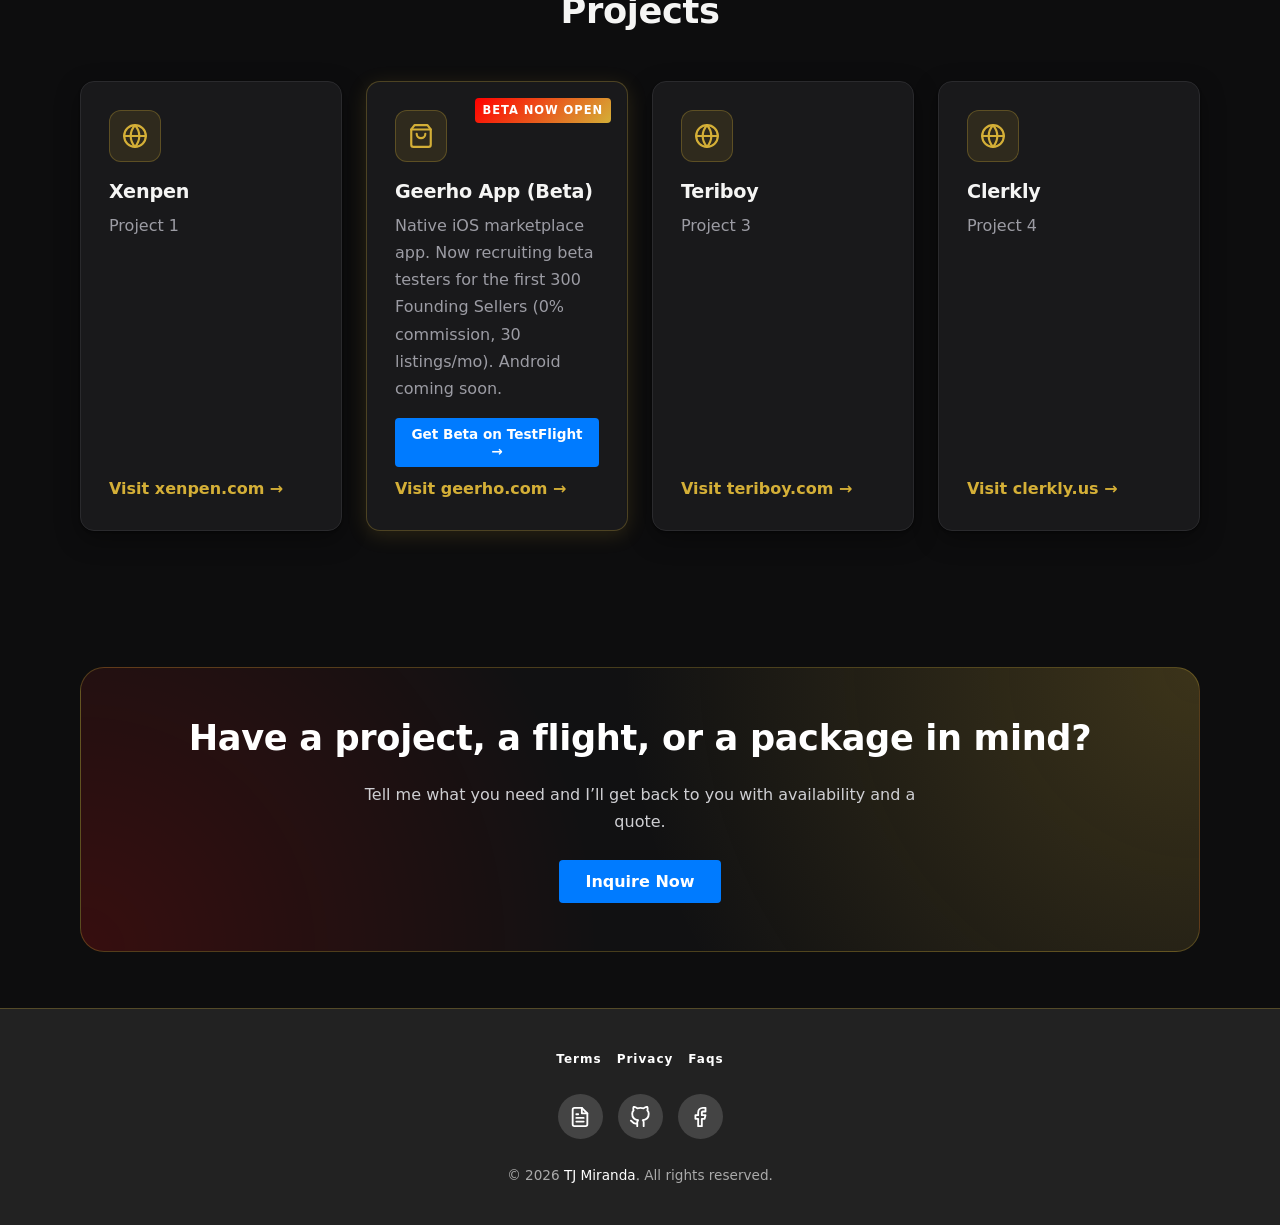
==== commit d91d6550: "announced geerho app" ====
--- a/index.html
+++ b/index.html
@@ -36,6 +36,7 @@
           <li><a href="about.html" class="nav-link">About</a></li>
           <li><a href="services.html" class="nav-link">Services</a></li>
           <li><a href="resume.html" class="nav-link">My Resume</a></li>
+          <li><a href="apps.html" class="nav-link">My Apps</a></li>
         </ul>
         <p class="menu-label">Help &amp; Legal</p>
         <ul class="nav-menu nav-menu--secondary">
@@ -47,6 +48,20 @@
       </nav>
     </header>
 
+    <!-- Beta Announcement Top Bar -->
+    <aside class="announcement-bar" aria-label="Beta Announcement">
+      <div class="wrap announcement-bar__inner">
+        <span class="announcement-pill">
+          <svg viewBox="0 0 24 24" width="13" height="13" fill="currentColor" aria-hidden="true"><path d="M12 2l3.09 6.26L22 9.27l-5 4.87 1.18 6.88L12 17.77l-6.18 3.25L7 14.14 2 9.27l6.91-1.01L12 2z"/></svg>
+          Beta Announcement
+        </span>
+        <span class="announcement-text">
+          <strong>Geerho App (Beta) is now recruiting testers on Apple TestFlight!</strong> First 300 Founding Sellers get 0% commission &amp; 30 listings/mo.
+        </span>
+        <a href="#geerho-announcement" class="announcement-link">View Announcement &rarr;</a>
+      </div>
+    </aside>
+
     <main id="main">
       <h1 class="visually-hidden">TJ Miranda — Web Development, Airport Pickup &amp; Drop-off, Secret Services, and Special Handling &amp; Shipping</h1>
 
@@ -54,6 +69,22 @@
       <section class="carousel" data-carousel data-interval="6000" aria-roledescription="carousel" aria-label="Featured services">
         <div class="carousel-viewport">
           <div class="carousel-slide is-active">
+            <img src="images/geerho-banner.svg" alt="Geerho App Beta announcement banner" width="1600" height="900" />
+            <div class="wrap carousel-content">
+              <span class="eyebrow"><span class="badge badge--warn" style="font-size:0.75rem; letter-spacing:0.08em;">🔥 OFFICIAL ANNOUNCEMENT</span> &bull; iOS Beta</span>
+              <h2>Geerho App (Beta) is Live on TestFlight</h2>
+              <p>We're inviting beta testers! Become one of the first 300 Founding Sellers: list 1 item daily (30 listings/month) and pay 0% commission forever. No invitation code needed.</p>
+              <div class="inline-links">
+                <a href="https://testflight.apple.com/join/VskGx1Jk" target="_blank" rel="noopener noreferrer" class="btn btn--testflight">
+                  <svg viewBox="0 0 24 24" fill="currentColor" width="20" height="20" aria-hidden="true"><path d="M18.71 19.5c-.83 1.24-1.71 2.45-3.05 2.47-1.34.03-1.77-.79-3.29-.79-1.53 0-2 .77-3.27.82-1.31.05-2.3-1.32-3.14-2.53C4.25 17 2.94 12.45 4.7 9.39c.87-1.52 2.43-2.48 4.12-2.51 1.28-.02 2.5.87 3.29.87.78 0 2.26-1.07 3.81-.91.65.03 2.47.26 3.64 1.98-.09.06-2.17 1.28-2.15 3.81.03 3.02 2.65 4.03 2.68 4.04-.03.07-.42 1.44-1.38 2.83M15.97 6.37c.62-.75 1.04-1.8 0.92-2.85-.9.04-1.99.6-2.63 1.35-.57.65-1.07 1.72-.94 2.74 1.01.08 2.03-.49 2.65-1.24z"/></svg>
+                  Download on TestFlight
+                </a>
+                <a href="#geerho-announcement" class="btn btn--ghost">Learn Details</a>
+              </div>
+            </div>
+          </div>
+
+          <div class="carousel-slide">
             <img src="images/webdev.JPEG" alt="" width="1600" height="900" />
             <div class="wrap carousel-content">
               <span class="eyebrow">Web Development</span>
@@ -107,6 +138,162 @@
             <button type="button" class="carousel-btn" data-action="next" aria-label="Next slide">
               <svg viewBox="0 0 24 24" fill="none" stroke="currentColor" stroke-width="2.5" stroke-linecap="round" stroke-linejoin="round" aria-hidden="true"><polyline points="9 18 15 12 9 6"></polyline></svg>
             </button>
+          </div>
+        </div>
+      </section>
+
+      <!-- Geerho App (Beta) Official Announcement Section -->
+      <section id="geerho-announcement" class="section geerho-section">
+        <div class="wrap">
+          <div class="geerho-hero-card">
+            <div class="geerho-split">
+              <div>
+                <div class="geerho-eyebrow-wrap">
+                  <span class="geerho-tag geerho-tag--red">SPECIAL ANNOUNCEMENT</span>
+                  <span class="geerho-tag geerho-tag--gold">FIRST 300 FOUNDING SELLERS</span>
+                  <span class="geerho-tag geerho-tag--blue">NATIVE iOS (BETA)</span>
+                </div>
+                <h2 class="geerho-heading">Geerho App Beta is Here — Calling Beta Testers!</h2>
+                <p class="geerho-lead">
+                  We are excited to invite beta testers to experience the Apple-approved iOS release of <strong>Geerho</strong>.
+                  Geerho is a native iOS marketplace platform designed for seamless buying and selling, with an Android version coming soon.
+                </p>
+
+                <!-- Direct link banner alert -->
+                <div class="geerho-banner-alert">
+                  <svg viewBox="0 0 24 24" fill="none" stroke="currentColor" stroke-width="2" stroke-linecap="round" stroke-linejoin="round" aria-hidden="true">
+                    <circle cx="12" cy="12" r="10"></circle>
+                    <line x1="12" y1="8" x2="12" y2="12"></line>
+                    <line x1="12" y1="16" x2="12.01" y2="16"></line>
+                  </svg>
+                  <div>
+                    <strong>Direct TestFlight Link — No Invitation Code Required!</strong>
+                    <div>Anyone who taps our link can install Geerho directly via Apple TestFlight without needing to type an invite code. Just download and start testing immediately.</div>
+                  </div>
+                </div>
+
+                <!-- 4 Perks Grid -->
+                <div class="geerho-perks-grid">
+                  <div class="geerho-perk-card">
+                    <div class="geerho-perk-header">
+                      <span class="geerho-perk-icon">
+                        <svg viewBox="0 0 24 24" fill="none" stroke="currentColor" stroke-width="2" stroke-linecap="round" stroke-linejoin="round" aria-hidden="true">
+                          <circle cx="12" cy="8" r="7"></circle>
+                          <polyline points="8.21 13.89 7 23 12 20 17 23 15.79 13.88"></polyline>
+                        </svg>
+                      </span>
+                      <h4>First 300 Founding Sellers</h4>
+                    </div>
+                    <p>Instead of cash payment, beta testers earn permanent membership in our exclusive First 300 Founding Sellers tier.</p>
+                  </div>
+
+                  <div class="geerho-perk-card">
+                    <div class="geerho-perk-header">
+                      <span class="geerho-perk-icon">
+                        <svg viewBox="0 0 24 24" fill="none" stroke="currentColor" stroke-width="2" stroke-linecap="round" stroke-linejoin="round" aria-hidden="true">
+                          <line x1="19" y1="5" x2="5" y2="19"></line>
+                          <circle cx="6.5" cy="6.5" r="2.5"></circle>
+                          <circle cx="17.5" cy="17.5" r="2.5"></circle>
+                        </svg>
+                      </span>
+                      <h4>0% Commission Fees</h4>
+                    </div>
+                    <p>Founding sellers pay absolutely zero commission to Geerho on sales. You keep 100% of your earnings.</p>
+                  </div>
+
+                  <div class="geerho-perk-card">
+                    <div class="geerho-perk-header">
+                      <span class="geerho-perk-icon">
+                        <svg viewBox="0 0 24 24" fill="none" stroke="currentColor" stroke-width="2" stroke-linecap="round" stroke-linejoin="round" aria-hidden="true">
+                          <rect x="3" y="4" width="18" height="18" rx="2" ry="2"></rect>
+                          <line x1="16" y1="2" x2="16" y2="6"></line>
+                          <line x1="8" y1="2" x2="8" y2="6"></line>
+                          <line x1="3" y1="10" x2="21" y2="10"></line>
+                        </svg>
+                      </span>
+                      <h4>30 Listings Per Month</h4>
+                    </div>
+                    <p>List one item for sale every single day (30 listings per month) completely free with zero commission.</p>
+                  </div>
+
+                  <div class="geerho-perk-card">
+                    <div class="geerho-perk-header">
+                      <span class="geerho-perk-icon">
+                        <svg viewBox="0 0 24 24" fill="none" stroke="currentColor" stroke-width="2" stroke-linecap="round" stroke-linejoin="round" aria-hidden="true">
+                          <rect x="5" y="2" width="14" height="20" rx="2" ry="2"></rect>
+                          <line x1="12" y1="18" x2="12.01" y2="18"></line>
+                        </svg>
+                      </span>
+                      <h4>Native iOS &amp; Android</h4>
+                    </div>
+                    <p>Native iOS app available now on Apple TestFlight. Native Android version is currently in active development.</p>
+                  </div>
+                </div>
+
+                <!-- CTA Group -->
+                <div class="geerho-cta-group">
+                  <a href="https://testflight.apple.com/join/VskGx1Jk" target="_blank" rel="noopener noreferrer" class="btn btn--testflight">
+                    <svg viewBox="0 0 24 24" fill="currentColor" width="22" height="22" aria-hidden="true">
+                      <path d="M18.71 19.5c-.83 1.24-1.71 2.45-3.05 2.47-1.34.03-1.77-.79-3.29-.79-1.53 0-2 .77-3.27.82-1.31.05-2.3-1.32-3.14-2.53C4.25 17 2.94 12.45 4.7 9.39c.87-1.52 2.43-2.48 4.12-2.51 1.28-.02 2.5.87 3.29.87.78 0 2.26-1.07 3.81-.91.65.03 2.47.26 3.64 1.98-.09.06-2.17 1.28-2.15 3.81.03 3.02 2.65 4.03 2.68 4.04-.03.07-.42 1.44-1.38 2.83M15.97 6.37c.62-.75 1.04-1.8 0.92-2.85-.9.04-1.99.6-2.63 1.35-.57.65-1.07 1.72-.94 2.74 1.01.08 2.03-.49 2.65-1.24z"/>
+                    </svg>
+                    Download iOS Beta on TestFlight
+                  </a>
+
+                  <a href="https://geerho.com/" target="_blank" rel="noopener noreferrer" class="btn btn--ghost">
+                    <svg viewBox="0 0 24 24" fill="none" stroke="currentColor" stroke-width="2" stroke-linecap="round" stroke-linejoin="round" width="18" height="18" aria-hidden="true">
+                      <circle cx="12" cy="12" r="10"></circle>
+                      <line x1="2" y1="12" x2="22" y2="12"></line>
+                      <path d="M12 2a15.3 15.3 0 0 1 4 10 15.3 15.3 0 0 1-4 10 15.3 15.3 0 0 1-4-10 15.3 15.3 0 0 1 4-10z"></path>
+                    </svg>
+                    Visit geerho.com
+                  </a>
+
+                  <span class="btn--android-pill">
+                    <svg viewBox="0 0 24 24" fill="none" stroke="currentColor" stroke-width="2" stroke-linecap="round" stroke-linejoin="round" aria-hidden="true">
+                      <path d="M5 16v4M19 16v4M8 19v3M16 19v3"></path>
+                      <rect x="5" y="8" width="14" height="11" rx="2"></rect>
+                      <path d="M8 8V6a4 4 0 0 1 8 0v2"></path>
+                    </svg>
+                    Android: Coming Soon
+                  </span>
+                </div>
+
+                <div class="geerho-notice">
+                  <strong>Notice on Beta Participation:</strong> We are not offering cash payments to beta testers. Your valuable feedback is compensated through lifetime Founding Seller privileges (0% commission &amp; 1 daily listing). For full documentation and policies, visit <a href="https://geerho.com/" target="_blank" rel="noopener noreferrer">geerho.com</a> to review the <a href="https://geerho.com/" target="_blank" rel="noopener noreferrer">About</a>, <a href="https://geerho.com/" target="_blank" rel="noopener noreferrer">Terms of Service</a>, <a href="https://geerho.com/" target="_blank" rel="noopener noreferrer">Privacy Policy</a>, and <a href="https://geerho.com/" target="_blank" rel="noopener noreferrer">FAQs</a>.
+                </div>
+              </div>
+
+              <!-- Right Mockup Visual -->
+              <div class="geerho-mockup-wrapper">
+                <img src="images/geerho-mockup.svg" alt="Geerho App interface on iOS with Founding Seller badge and 0% commission" class="geerho-mockup-img" width="680" height="820" />
+              </div>
+            </div>
+          </div>
+
+          <!-- 3 Steps to Join -->
+          <div class="section-head" style="margin-bottom: 24px; text-align: left;">
+            <span class="eyebrow">Quick Start Guide</span>
+            <h3 style="font-size: 1.5rem; color: #ffffff;">How to Start Testing in 3 Easy Steps</h3>
+          </div>
+
+          <div class="geerho-steps-row">
+            <div class="geerho-step-item">
+              <span class="geerho-step-number">1</span>
+              <h4>Tap the TestFlight Link</h4>
+              <p>Visit <a href="https://testflight.apple.com/join/VskGx1Jk" target="_blank" rel="noopener noreferrer" class="text-link">testflight.apple.com/join/VskGx1Jk</a> from your iPhone. No invitation code is needed.</p>
+            </div>
+
+            <div class="geerho-step-item">
+              <span class="geerho-step-number">2</span>
+              <h4>Install Geerho (Beta)</h4>
+              <p>Apple TestFlight will open and prompt you to install the verified Geerho iOS app with a single tap.</p>
+            </div>
+
+            <div class="geerho-step-item">
+              <span class="geerho-step-number">3</span>
+              <h4>Lock In 0% Commission</h4>
+              <p>Create your profile to secure your spot among the first 300 Founding Sellers and begin listing your daily item.</p>
+            </div>
           </div>
         </div>
       </section>
@@ -257,14 +444,22 @@
               <p>Project 1</p>
               <span class="text-link">Visit xenpen.com &rarr;</span>
             </a>
-            <a href="https://geerho.com/" target="_blank" rel="noopener noreferrer" class="card">
-              <span class="icon-badge">
-                <svg viewBox="0 0 24 24" fill="none" stroke="currentColor" stroke-width="2" stroke-linecap="round" stroke-linejoin="round" aria-hidden="true"><circle cx="12" cy="12" r="10"></circle><line x1="2" y1="12" x2="22" y2="12"></line><path d="M12 2a15.3 15.3 0 0 1 4 10 15.3 15.3 0 0 1-4 10 15.3 15.3 0 0 1-4-10 15.3 15.3 0 0 1 4-10z"></path></svg>
-              </span>
-              <h3>Geerho</h3>
-              <p>Project 2</p>
-              <span class="text-link">Visit geerho.com &rarr;</span>
-            </a>
+            <div class="card card--featured">
+              <span class="card-badge">BETA NOW OPEN</span>
+              <span class="icon-badge">
+                <svg viewBox="0 0 24 24" fill="none" stroke="currentColor" stroke-width="2" stroke-linecap="round" stroke-linejoin="round" aria-hidden="true">
+                  <path d="M6 2L3 6v14a2 2 0 0 0 2 2h14a2 2 0 0 0 2-2V6l-3-4z"></path>
+                  <line x1="3" y1="6" x2="21" y2="6"></line>
+                  <path d="M16 10a4 4 0 0 1-8 0"></path>
+                </svg>
+              </span>
+              <h3>Geerho App (Beta)</h3>
+              <p>Native iOS marketplace app. Now recruiting beta testers for the first 300 Founding Sellers (0% commission, 30 listings/mo). Android coming soon.</p>
+              <div style="margin-top: auto; display: flex; flex-direction: column; gap: 8px;">
+                <a href="https://testflight.apple.com/join/VskGx1Jk" target="_blank" rel="noopener noreferrer" class="btn btn--small" style="width: 100%;">Get Beta on TestFlight &rarr;</a>
+                <a href="https://geerho.com/" target="_blank" rel="noopener noreferrer" class="text-link">Visit geerho.com &rarr;</a>
+              </div>
+            </div>
             <a href="https://teriboy.com/" target="_blank" rel="noopener noreferrer" class="card">
               <span class="icon-badge">
                 <svg viewBox="0 0 24 24" fill="none" stroke="currentColor" stroke-width="2" stroke-linecap="round" stroke-linejoin="round" aria-hidden="true"><circle cx="12" cy="12" r="10"></circle><line x1="2" y1="12" x2="22" y2="12"></line><path d="M12 2a15.3 15.3 0 0 1 4 10 15.3 15.3 0 0 1-4 10 15.3 15.3 0 0 1-4-10 15.3 15.3 0 0 1 4-10z"></path></svg>
--- a/main.css
+++ b/main.css
@@ -1589,3 +1589,767 @@
     transform: none;
   }
 }
+
+/* ==========================================
+   My Apps (Health Tracker) Components
+   ========================================== */
+[hidden] {
+  display: none !important;
+}
+
+.page-hero .eyebrow a {
+  color: var(--gold);
+  transition: color 0.2s ease;
+}
+
+.page-hero .eyebrow a:hover {
+  color: var(--red);
+}
+
+.card--muted {
+  border-style: dashed;
+}
+
+.card--muted h3 {
+  color: var(--muted);
+}
+
+/* --- Buttons: secondary variants --- */
+.btn--ghost {
+  background: transparent;
+  border: 1px solid var(--gold-line);
+  color: var(--gold);
+}
+
+.btn--ghost:hover {
+  background: transparent;
+  border-color: var(--red);
+  color: var(--red);
+}
+
+.btn--small {
+  min-width: 0;
+  padding: 8px 14px;
+  font-size: 0.85rem;
+}
+
+/* --- Tabs --- */
+.app-tabs {
+  display: flex;
+  flex-wrap: wrap;
+  gap: 8px;
+  margin-bottom: 24px;
+  padding-bottom: 12px;
+  border-bottom: 1px solid var(--line);
+}
+
+.app-tab {
+  padding: 11px 18px;
+  color: var(--muted);
+  background: transparent;
+  border: 1px solid var(--line);
+  border-radius: 999px;
+  font-family: inherit;
+  font-size: 0.92rem;
+  font-weight: 700;
+  cursor: pointer;
+  transition: color 0.2s ease, border-color 0.2s ease, background-color 0.2s ease;
+}
+
+.app-tab:hover {
+  color: var(--gold-light);
+  border-color: var(--gold-line);
+}
+
+.app-tab[aria-selected="true"] {
+  color: #111;
+  background: var(--gold);
+  border-color: var(--gold);
+}
+
+/* --- Status message --- */
+.app-status {
+  margin-bottom: 20px;
+  padding: 12px 16px;
+  color: var(--ink);
+  background: var(--surface);
+  border: 1px solid var(--line);
+  border-left: 3px solid var(--gold);
+  border-radius: 0 var(--radius-sm) var(--radius-sm) 0;
+}
+
+.app-status.is-error {
+  border-left-color: var(--red);
+  color: #ffb3b3;
+}
+
+.app-note {
+  color: var(--muted);
+  font-size: 0.9rem;
+}
+
+/* --- Metrics --- */
+.metric-grid {
+  display: grid;
+  grid-template-columns: repeat(auto-fit, minmax(min(100%, 160px), 1fr));
+  gap: 16px;
+  margin: 20px 0;
+}
+
+.metric {
+  display: flex;
+  flex-direction: column;
+  align-items: flex-start;
+  gap: 6px;
+  padding: 16px;
+  background: var(--bg-alt);
+  border: 1px solid var(--line);
+  border-top: 2px solid var(--gold);
+  border-radius: var(--radius-sm);
+}
+
+.metric-label {
+  color: var(--muted);
+  font-size: 0.8rem;
+  font-weight: 600;
+  letter-spacing: 0.04em;
+  text-transform: uppercase;
+}
+
+.metric-value {
+  color: var(--ink);
+  font-size: 1.8rem;
+  line-height: 1.1;
+}
+
+.metric-unit {
+  color: var(--muted);
+  font-size: 0.9rem;
+  font-weight: 600;
+}
+
+/* --- Badges --- */
+.badge {
+  display: inline-block;
+  margin: 2px 6px 2px 0;
+  padding: 3px 10px;
+  font-size: 0.78rem;
+  font-weight: 700;
+  border: 1px solid transparent;
+  border-radius: 999px;
+  white-space: nowrap;
+}
+
+.badge--good {
+  color: #6ee7a8;
+  background: rgba(45, 168, 100, 0.14);
+  border-color: rgba(110, 231, 168, 0.35);
+}
+
+.badge--warn {
+  color: var(--gold-light);
+  background: var(--gold-soft);
+  border-color: var(--gold-line);
+}
+
+.badge--bad {
+  color: #ff8a8a;
+  background: rgba(255, 0, 0, 0.12);
+  border-color: rgba(255, 0, 0, 0.35);
+}
+
+.badge--food {
+  color: var(--gold-light);
+  background: var(--gold-soft);
+  border-color: var(--gold-line);
+}
+
+.badge--drink {
+  color: #9fd8ef;
+  background: rgba(159, 216, 239, 0.1);
+  border-color: rgba(159, 216, 239, 0.3);
+}
+
+.badge--medication {
+  color: #ffb3b3;
+  background: rgba(255, 0, 0, 0.1);
+  border-color: rgba(255, 0, 0, 0.28);
+}
+
+/* --- Lists --- */
+.data-list {
+  display: grid;
+  grid-template-columns: minmax(120px, 34%) 1fr;
+  gap: 10px 16px;
+  margin: 0 0 20px;
+}
+
+.data-list dt {
+  color: var(--muted);
+  font-size: 0.9rem;
+}
+
+.data-list dd {
+  margin: 0;
+  color: var(--ink);
+}
+
+.plain-list {
+  margin: 0;
+  padding: 0;
+  list-style: none;
+}
+
+.plain-list li {
+  padding: 10px 0;
+  border-bottom: 1px solid var(--line);
+}
+
+.plain-list li:last-child {
+  border-bottom: none;
+}
+
+.entry-list {
+  margin: 0;
+  padding: 0;
+  list-style: none;
+}
+
+.entry {
+  display: flex;
+  flex-wrap: wrap;
+  gap: 12px;
+  align-items: center;
+  justify-content: space-between;
+  padding: 14px 0;
+  border-bottom: 1px solid var(--line);
+}
+
+.entry:last-child {
+  border-bottom: none;
+}
+
+.entry-meta {
+  display: block;
+  margin-top: 2px;
+  color: var(--muted);
+  font-size: 0.85rem;
+}
+
+.entry-actions {
+  display: flex;
+  gap: 10px;
+  align-items: center;
+}
+
+/* --- App forms --- */
+.form-grid--tight {
+  gap: 0 24px;
+}
+
+.input-row {
+  display: flex;
+  gap: 8px;
+  align-items: center;
+}
+
+.input-row input {
+  flex: 1;
+  min-width: 0;
+}
+
+.input-row select {
+  width: auto;
+  flex-shrink: 0;
+}
+
+.input-suffix {
+  color: var(--muted);
+  font-size: 0.9rem;
+}
+
+.bmi-preview {
+  margin: 8px 0 0;
+  color: var(--muted);
+  font-size: 0.9rem;
+  font-weight: 600;
+}
+
+.bmi-preview--good {
+  color: #6ee7a8;
+}
+
+.bmi-preview--warn {
+  color: var(--gold-light);
+}
+
+.bmi-preview--bad {
+  color: #ff8a8a;
+}
+
+.choice-group {
+  margin: 0 0 18px;
+  padding: 0;
+  border: none;
+}
+
+.table-scroll td .badge:last-child {
+  margin-right: 0;
+}
+
+@media (max-width: 600px) {
+  .data-list {
+    grid-template-columns: 1fr;
+    gap: 2px 0;
+  }
+
+  .data-list dd {
+    margin-bottom: 10px;
+  }
+
+  .app-tab {
+    flex: 1 1 auto;
+  }
+}
+
+/* --- My Apps: steps, keys, copy box --- */
+.numbered-steps {
+  margin: 0 0 20px;
+  padding-left: 1.3rem;
+}
+
+.numbered-steps li {
+  margin-bottom: 8px;
+}
+
+kbd {
+  display: inline-block;
+  padding: 2px 7px;
+  color: var(--ink);
+  background: var(--field);
+  border: 1px solid var(--line);
+  border-bottom-width: 2px;
+  border-radius: 5px;
+  font-family: ui-monospace, SFMono-Regular, Menlo, Consolas, monospace;
+  font-size: 0.85em;
+}
+
+.copy-area {
+  width: 100%;
+  margin-top: 8px;
+  padding: 12px 14px;
+  color: var(--ink);
+  background: var(--field);
+  border: 1px solid #36363a;
+  border-radius: var(--radius-sm);
+  font-family: ui-monospace, SFMono-Regular, Menlo, Consolas, monospace;
+  font-size: 0.8rem;
+  resize: vertical;
+}
+
+.choice-legend {
+  margin-bottom: 8px;
+  padding: 0;
+  color: var(--ink);
+  font-size: 0.9rem;
+  font-weight: 600;
+}
+
+/* ==========================================
+   Announcement Bar & Geerho Beta Promotion
+   ========================================== */
+.announcement-bar {
+  background: linear-gradient(90deg, #090e1c 0%, #151d33 50%, #0d0f19 100%);
+  border-bottom: 1px solid var(--gold-line);
+  color: var(--text);
+  font-size: 0.92rem;
+  padding: 10px 0;
+  position: relative;
+  z-index: 999;
+}
+
+.announcement-bar__inner {
+  display: flex;
+  align-items: center;
+  justify-content: center;
+  gap: 14px;
+  flex-wrap: wrap;
+  text-align: center;
+}
+
+.announcement-pill {
+  display: inline-flex;
+  align-items: center;
+  gap: 6px;
+  background: linear-gradient(135deg, #ff0000 0%, #d4af37 100%);
+  color: #ffffff;
+  font-size: 0.75rem;
+  font-weight: 800;
+  letter-spacing: 0.08em;
+  text-transform: uppercase;
+  padding: 3px 10px;
+  border-radius: 999px;
+  box-shadow: 0 0 10px rgba(212, 175, 55, 0.3);
+}
+
+.announcement-text {
+  color: var(--ink);
+}
+
+.announcement-text strong {
+  color: #ffffff;
+}
+
+.announcement-link {
+  display: inline-flex;
+  align-items: center;
+  gap: 4px;
+  color: var(--gold-light);
+  font-weight: 700;
+  text-decoration: underline;
+  text-underline-offset: 3px;
+  transition: color 0.2s ease;
+}
+
+.announcement-link:hover {
+  color: #ff4444;
+}
+
+/* --- Geerho Announcement Section --- */
+.geerho-section {
+  position: relative;
+  overflow: hidden;
+}
+
+.geerho-hero-card {
+  position: relative;
+  background:
+    radial-gradient(circle at 90% 10%, rgba(212, 175, 55, 0.15), transparent 50%),
+    radial-gradient(circle at 10% 90%, rgba(0, 123, 255, 0.18), transparent 55%),
+    #11141e;
+  border: 1px solid var(--gold-line);
+  border-radius: 24px;
+  padding: 48px;
+  box-shadow: 0 20px 48px rgba(0, 0, 0, 0.7);
+  margin-bottom: 32px;
+}
+
+.geerho-split {
+  display: grid;
+  grid-template-columns: 1.25fr 0.95fr;
+  gap: 48px;
+  align-items: center;
+}
+
+.geerho-eyebrow-wrap {
+  display: flex;
+  align-items: center;
+  gap: 10px;
+  flex-wrap: wrap;
+  margin-bottom: 12px;
+}
+
+.geerho-tag {
+  display: inline-flex;
+  align-items: center;
+  gap: 6px;
+  font-size: 0.75rem;
+  font-weight: 800;
+  letter-spacing: 0.1em;
+  text-transform: uppercase;
+  padding: 4px 10px;
+  border-radius: 999px;
+}
+
+.geerho-tag--gold {
+  background: var(--gold-soft);
+  color: var(--gold-light);
+  border: 1px solid var(--gold-line);
+}
+
+.geerho-tag--red {
+  background: rgba(255, 0, 0, 0.16);
+  color: #ff8585;
+  border: 1px solid rgba(255, 0, 0, 0.35);
+}
+
+.geerho-tag--blue {
+  background: rgba(0, 123, 255, 0.16);
+  color: #60a5fa;
+  border: 1px solid rgba(0, 123, 255, 0.35);
+}
+
+.geerho-heading {
+  font-size: clamp(1.8rem, 3.5vw, 2.6rem);
+  color: #ffffff;
+  line-height: 1.2;
+  margin-bottom: 16px;
+}
+
+.geerho-lead {
+  font-size: 1.1rem;
+  color: #d1d5db;
+  line-height: 1.65;
+  margin-bottom: 24px;
+}
+
+.geerho-banner-alert {
+  display: flex;
+  align-items: flex-start;
+  gap: 14px;
+  background: rgba(0, 123, 255, 0.08);
+  border: 1px solid rgba(0, 123, 255, 0.3);
+  border-left: 4px solid #007bff;
+  border-radius: var(--radius-sm);
+  padding: 14px 18px;
+  margin-bottom: 28px;
+  color: #e2e8f0;
+  font-size: 0.95rem;
+}
+
+.geerho-banner-alert svg {
+  flex-shrink: 0;
+  width: 22px;
+  height: 22px;
+  color: #60a5fa;
+  margin-top: 2px;
+}
+
+.geerho-perks-grid {
+  display: grid;
+  grid-template-columns: repeat(2, 1fr);
+  gap: 16px;
+  margin-bottom: 32px;
+}
+
+.geerho-perk-card {
+  background: #151926;
+  border: 1px solid #252d42;
+  border-radius: 12px;
+  padding: 16px 18px;
+  transition: transform 0.2s ease, border-color 0.2s ease;
+}
+
+.geerho-perk-card:hover {
+  transform: translateY(-2px);
+  border-color: var(--gold-line);
+}
+
+.geerho-perk-header {
+  display: flex;
+  align-items: center;
+  gap: 10px;
+  margin-bottom: 8px;
+}
+
+.geerho-perk-icon {
+  display: grid;
+  place-items: center;
+  width: 34px;
+  height: 34px;
+  border-radius: 8px;
+  background: var(--gold-soft);
+  color: var(--gold);
+  border: 1px solid var(--gold-line);
+  flex-shrink: 0;
+}
+
+.geerho-perk-icon svg {
+  width: 18px;
+  height: 18px;
+}
+
+.geerho-perk-card h4 {
+  font-size: 1rem;
+  margin: 0;
+  color: #ffffff;
+}
+
+.geerho-perk-card p {
+  font-size: 0.88rem;
+  color: #9ca3af;
+  margin: 0;
+  line-height: 1.45;
+}
+
+/* CTA buttons for Geerho */
+.geerho-cta-group {
+  display: flex;
+  flex-wrap: wrap;
+  gap: 14px;
+  align-items: center;
+  margin-bottom: 24px;
+}
+
+.btn--testflight {
+  background: linear-gradient(135deg, #007bff 0%, #1d4ed8 100%);
+  color: #ffffff;
+  padding: 14px 28px;
+  font-size: 1.05rem;
+  font-weight: 700;
+  border-radius: 8px;
+  display: inline-flex;
+  align-items: center;
+  gap: 10px;
+  box-shadow: 0 4px 16px rgba(0, 123, 255, 0.4);
+  transition: all 0.2s ease;
+}
+
+.btn--testflight:hover {
+  background: linear-gradient(135deg, #ff0000 0%, #dc2626 100%);
+  transform: translateY(-2px);
+  box-shadow: 0 6px 20px rgba(255, 0, 0, 0.4);
+  color: #ffffff;
+}
+
+.btn--testflight svg {
+  width: 22px;
+  height: 22px;
+}
+
+.btn--android-pill {
+  display: inline-flex;
+  align-items: center;
+  gap: 8px;
+  padding: 12px 18px;
+  background: #171c2b;
+  border: 1px solid #2e374f;
+  border-radius: 8px;
+  color: #94a3b8;
+  font-size: 0.9rem;
+  font-weight: 600;
+}
+
+.btn--android-pill svg {
+  width: 18px;
+  height: 18px;
+  color: #a3e635;
+}
+
+.geerho-notice {
+  font-size: 0.88rem;
+  color: #9ca3af;
+  border-top: 1px solid #1f273b;
+  padding-top: 18px;
+}
+
+.geerho-notice strong {
+  color: var(--gold-light);
+}
+
+.geerho-notice a {
+  color: var(--gold);
+  text-decoration: underline;
+  text-underline-offset: 3px;
+}
+
+.geerho-notice a:hover {
+  color: #ff4444;
+}
+
+/* Steps Row */
+.geerho-steps-row {
+  display: grid;
+  grid-template-columns: repeat(3, 1fr);
+  gap: 20px;
+  margin-top: 24px;
+}
+
+.geerho-step-item {
+  background: var(--surface);
+  border: 1px solid var(--line);
+  border-radius: var(--radius);
+  padding: 24px;
+  position: relative;
+  transition: border-color 0.2s ease;
+}
+
+.geerho-step-item:hover {
+  border-color: var(--gold-line);
+}
+
+.geerho-step-number {
+  display: inline-flex;
+  align-items: center;
+  justify-content: center;
+  width: 36px;
+  height: 36px;
+  border-radius: 50%;
+  background: var(--gold);
+  color: #111;
+  font-weight: 800;
+  font-size: 1rem;
+  margin-bottom: 14px;
+}
+
+.geerho-step-item h4 {
+  font-size: 1.1rem;
+  color: #ffffff;
+  margin-bottom: 8px;
+}
+
+.geerho-step-item p {
+  font-size: 0.9rem;
+  color: var(--muted);
+  margin: 0;
+  line-height: 1.5;
+}
+
+/* Featured card badge */
+.card-badge {
+  position: absolute;
+  top: 16px;
+  right: 16px;
+  background: linear-gradient(135deg, #ff0000 0%, #d4af37 100%);
+  color: #ffffff;
+  font-size: 0.72rem;
+  font-weight: 800;
+  letter-spacing: 0.08em;
+  padding: 3px 8px;
+  border-radius: 4px;
+}
+
+.card--featured {
+  border-color: var(--gold-line);
+  box-shadow: 0 4px 20px rgba(212, 175, 55, 0.15);
+}
+
+.geerho-mockup-wrapper {
+  display: flex;
+  justify-content: center;
+  align-items: center;
+}
+
+.geerho-mockup-img {
+  width: 100%;
+  max-width: 440px;
+  height: auto;
+  filter: drop-shadow(0 20px 30px rgba(0, 0, 0, 0.7));
+}
+
+@media (max-width: 900px) {
+  .geerho-split {
+    grid-template-columns: 1fr;
+    gap: 36px;
+  }
+  .geerho-hero-card {
+    padding: 32px 20px;
+  }
+  .geerho-steps-row {
+    grid-template-columns: 1fr;
+  }
+}
+
+@media (max-width: 600px) {
+  .geerho-perks-grid {
+    grid-template-columns: 1fr;
+  }
+  .geerho-cta-group {
+    flex-direction: column;
+    align-items: stretch;
+  }
+  .geerho-cta-group .btn {
+    width: 100%;
+  }
+}
+
